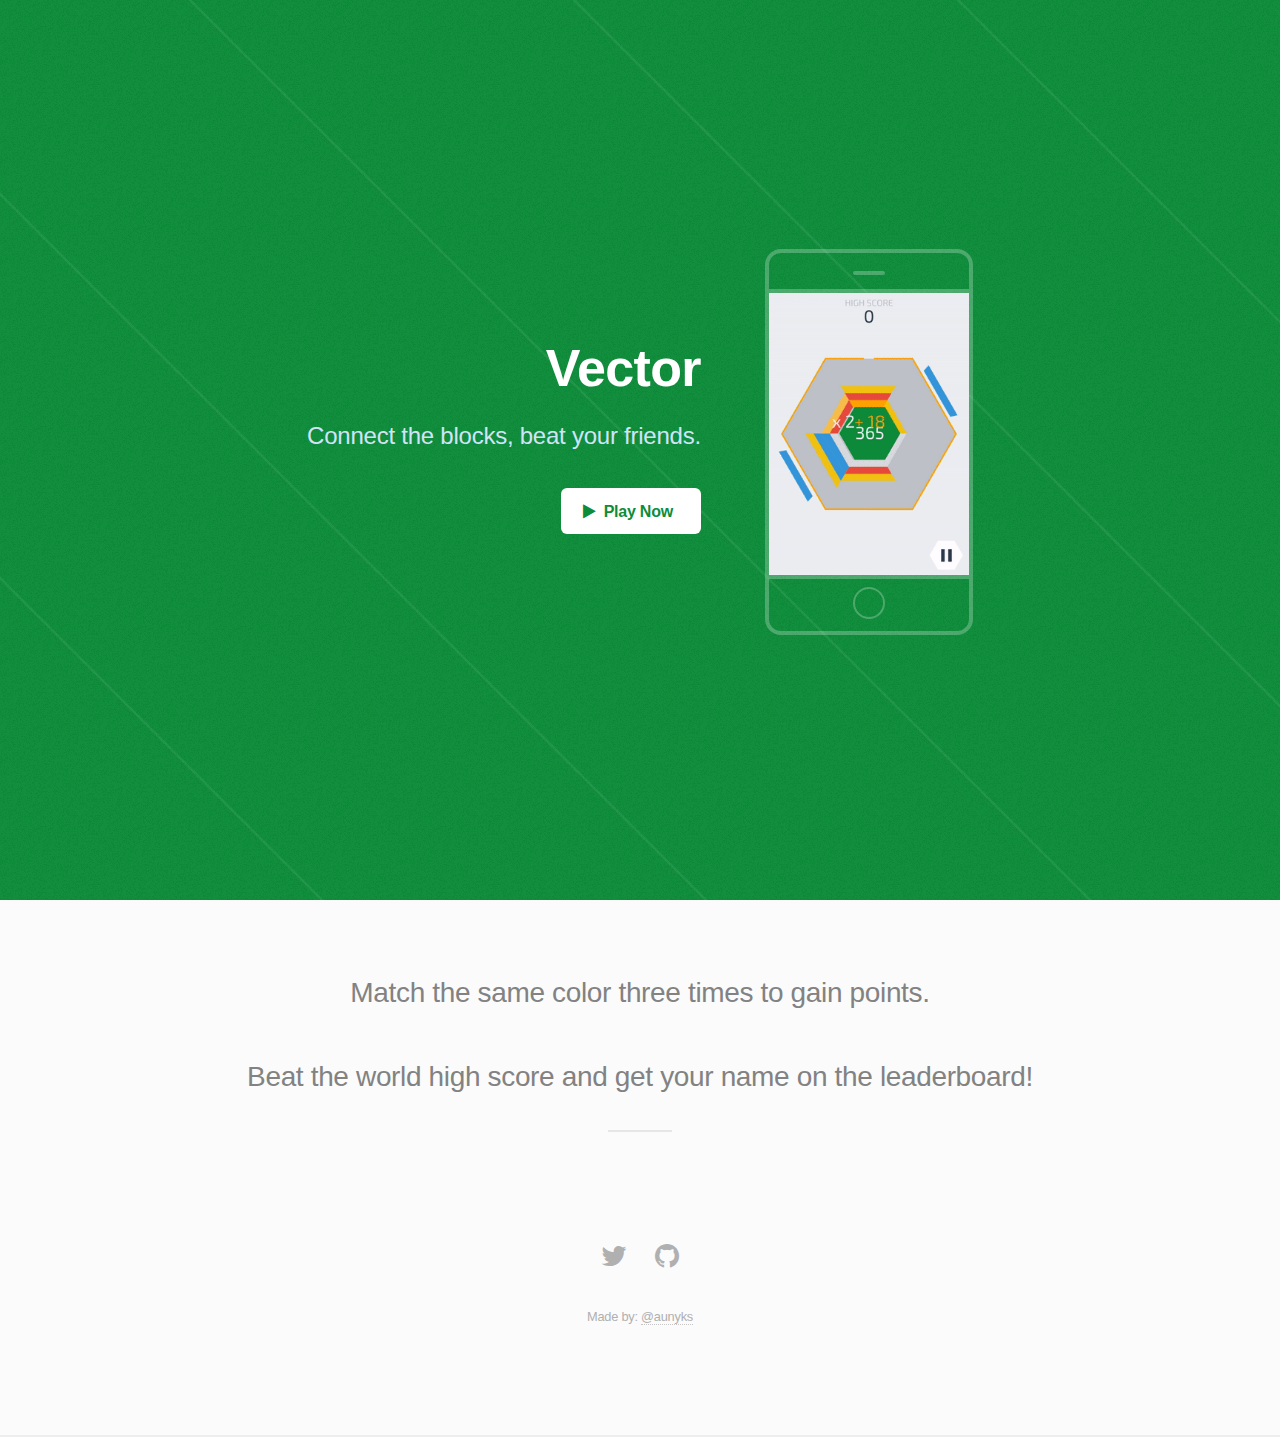
==== about.html @ 076b21f9 "Add about page" ====
<!DOCTYPE HTML>
<html>
	<head>
		<title>Vector Game - About</title>
		<meta charset="utf-8" />
		<meta name="viewport" content="width=device-width, initial-scale=1" />
		<meta name="theme-color" content="#ecf0f1"/>
    <link rel="apple-touch-icon" sizes="114x114" href="favicon.png">
		<link rel="icon" type="image/png" href="favicon.ico">
		<!--[if lte IE 8]><script src="assets/js/ie/html5shiv.js"></script><![endif]-->
		<link rel="stylesheet" href="assets/css/main.css" />
		<!--[if lte IE 8]><link rel="stylesheet" href="assets/css/ie8.css" /><![endif]-->
		<!--[if lte IE 9]><link rel="stylesheet" href="assets/css/ie9.css" /><![endif]-->
	</head>
	<body id="top">

		<!-- Header -->
			<header id="header">
				<div class="content">
					<h1><a href="#">Vector</a></h1>
					<p>Connect the blocks, beat your friends.</p>
					<ul class="actions">
						<li><a href="index.html" class="button special icon fa-play">Play Now</a></li>
					</ul>
				</div>
				<div class="image phone"><div class="inner"><img src="images/vector-cropped.gif" alt="Vector Gameplay" /></div></div>
			</header>

		<!-- One -->
			<section id="one" class="wrapper style2 special">
				<header class="major">
					<h2>Match the same color three times to gain points.<br /><br />
						  Beat the world high score and get your name on the leaderboard!
					</h2>
				</header>
				<footer id="footer">
					<ul class="icons">
						<li><a href="https://twitter.com/playvector" class="icon fa-twitter"><span class="label">Twitter</span></a></li>
						<li><a href="https://github.com/aunyks/vector" class="icon fa-github"><span class="label">Github</span></a></li>
					</ul>
					<p class="copyright">Made by: <a href="http://aunyks.com">@aunyks</a></p>
				</footer>
			</section>

		<!-- Scripts -->
			<script src="assets/js/jquery.min.js"></script>
			<script src="assets/js/jquery.scrolly.min.js"></script>
			<script src="assets/js/skel.min.js"></script>
			<script src="assets/js/util.js"></script>
			<!--[if lte IE 8]><script src="assets/js/ie/respond.min.js"></script><![endif]-->
			<script src="assets/js/main.js"></script>

	</body>
</html>
---- assets/css/main.css ----
@import url(font-awesome.min.css);

/*
	Fractal by HTML5 UP
	html5up.net | @ajlkn
	Free for personal and commercial use under the CCA 3.0 license (html5up.net/license)
*/

/* Reset */

	html, body, div, span, applet, object, iframe, h1, h2, h3, h4, h5, h6, p, blockquote, pre, a, abbr, acronym, address, big, cite, code, del, dfn, em, img, ins, kbd, q, s, samp, small, strike, strong, sub, sup, tt, var, b, u, i, center, dl, dt, dd, ol, ul, li, fieldset, form, label, legend, table, caption, tbody, tfoot, thead, tr, th, td, article, aside, canvas, details, embed, figure, figcaption, footer, header, hgroup, menu, nav, output, ruby, section, summary, time, mark, audio, video {
		margin: 0;
		padding: 0;
		border: 0;
		font-size: 100%;
		font: inherit;
		vertical-align: baseline;
	}

	article, aside, details, figcaption, figure, footer, header, hgroup, menu, nav, section {
		display: block;
	}

	body {
		line-height: 1;
	}

	ol, ul {
		list-style: none;
	}

	blockquote, q {
		quotes: none;
	}

	blockquote:before, blockquote:after, q:before, q:after {
		content: '';
		content: none;
	}

	table {
		border-collapse: collapse;
		border-spacing: 0;
	}

	body {
		-webkit-text-size-adjust: none;
	}

/* Box Model */

	*, *:before, *:after {
		-moz-box-sizing: border-box;
		-webkit-box-sizing: border-box;
		box-sizing: border-box;
	}

/* Grid */

	.row {
		border-bottom: solid 1px transparent;
		-moz-box-sizing: border-box;
		-webkit-box-sizing: border-box;
		box-sizing: border-box;
	}

	.row > * {
		float: left;
		-moz-box-sizing: border-box;
		-webkit-box-sizing: border-box;
		box-sizing: border-box;
	}

	.row:after, .row:before {
		content: '';
		display: block;
		clear: both;
		height: 0;
	}

	.row.uniform > * > :first-child {
		margin-top: 0;
	}

	.row.uniform > * > :last-child {
		margin-bottom: 0;
	}

	.row.\30 \25 > * {
		padding: 0 0 0 0em;
	}

	.row.\30 \25 {
		margin: 0 0 -1px 0em;
	}

	.row.uniform.\30 \25 > * {
		padding: 0em 0 0 0em;
	}

	.row.uniform.\30 \25 {
		margin: 0em 0 -1px 0em;
	}

	.row > * {
		padding: 0 0 0 1.5em;
	}

	.row {
		margin: 0 0 -1px -1.5em;
	}

	.row.uniform > * {
		padding: 1.5em 0 0 1.5em;
	}

	.row.uniform {
		margin: -1.5em 0 -1px -1.5em;
	}

	.row.\32 00\25 > * {
		padding: 0 0 0 3em;
	}

	.row.\32 00\25 {
		margin: 0 0 -1px -3em;
	}

	.row.uniform.\32 00\25 > * {
		padding: 3em 0 0 3em;
	}

	.row.uniform.\32 00\25 {
		margin: -3em 0 -1px -3em;
	}

	.row.\31 50\25 > * {
		padding: 0 0 0 2.25em;
	}

	.row.\31 50\25 {
		margin: 0 0 -1px -2.25em;
	}

	.row.uniform.\31 50\25 > * {
		padding: 2.25em 0 0 2.25em;
	}

	.row.uniform.\31 50\25 {
		margin: -2.25em 0 -1px -2.25em;
	}

	.row.\35 0\25 > * {
		padding: 0 0 0 0.75em;
	}

	.row.\35 0\25 {
		margin: 0 0 -1px -0.75em;
	}

	.row.uniform.\35 0\25 > * {
		padding: 0.75em 0 0 0.75em;
	}

	.row.uniform.\35 0\25 {
		margin: -0.75em 0 -1px -0.75em;
	}

	.row.\32 5\25 > * {
		padding: 0 0 0 0.375em;
	}

	.row.\32 5\25 {
		margin: 0 0 -1px -0.375em;
	}

	.row.uniform.\32 5\25 > * {
		padding: 0.375em 0 0 0.375em;
	}

	.row.uniform.\32 5\25 {
		margin: -0.375em 0 -1px -0.375em;
	}

	.\31 2u, .\31 2u\24 {
		width: 100%;
		clear: none;
		margin-left: 0;
	}

	.\31 1u, .\31 1u\24 {
		width: 91.6666666667%;
		clear: none;
		margin-left: 0;
	}

	.\31 0u, .\31 0u\24 {
		width: 83.3333333333%;
		clear: none;
		margin-left: 0;
	}

	.\39 u, .\39 u\24 {
		width: 75%;
		clear: none;
		margin-left: 0;
	}

	.\38 u, .\38 u\24 {
		width: 66.6666666667%;
		clear: none;
		margin-left: 0;
	}

	.\37 u, .\37 u\24 {
		width: 58.3333333333%;
		clear: none;
		margin-left: 0;
	}

	.\36 u, .\36 u\24 {
		width: 50%;
		clear: none;
		margin-left: 0;
	}

	.\35 u, .\35 u\24 {
		width: 41.6666666667%;
		clear: none;
		margin-left: 0;
	}

	.\34 u, .\34 u\24 {
		width: 33.3333333333%;
		clear: none;
		margin-left: 0;
	}

	.\33 u, .\33 u\24 {
		width: 25%;
		clear: none;
		margin-left: 0;
	}

	.\32 u, .\32 u\24 {
		width: 16.6666666667%;
		clear: none;
		margin-left: 0;
	}

	.\31 u, .\31 u\24 {
		width: 8.3333333333%;
		clear: none;
		margin-left: 0;
	}

	.\31 2u\24 + *,
	.\31 1u\24 + *,
	.\31 0u\24 + *,
	.\39 u\24 + *,
	.\38 u\24 + *,
	.\37 u\24 + *,
	.\36 u\24 + *,
	.\35 u\24 + *,
	.\34 u\24 + *,
	.\33 u\24 + *,
	.\32 u\24 + *,
	.\31 u\24 + * {
		clear: left;
	}

	.\-11u {
		margin-left: 91.66667%;
	}

	.\-10u {
		margin-left: 83.33333%;
	}

	.\-9u {
		margin-left: 75%;
	}

	.\-8u {
		margin-left: 66.66667%;
	}

	.\-7u {
		margin-left: 58.33333%;
	}

	.\-6u {
		margin-left: 50%;
	}

	.\-5u {
		margin-left: 41.66667%;
	}

	.\-4u {
		margin-left: 33.33333%;
	}

	.\-3u {
		margin-left: 25%;
	}

	.\-2u {
		margin-left: 16.66667%;
	}

	.\-1u {
		margin-left: 8.33333%;
	}

	@media screen and (max-width: 1680px) {

		.row > * {
			padding: 0 0 0 1.5em;
		}

		.row {
			margin: 0 0 -1px -1.5em;
		}

		.row.uniform > * {
			padding: 1.5em 0 0 1.5em;
		}

		.row.uniform {
			margin: -1.5em 0 -1px -1.5em;
		}

		.row.\32 00\25 > * {
			padding: 0 0 0 3em;
		}

		.row.\32 00\25 {
			margin: 0 0 -1px -3em;
		}

		.row.uniform.\32 00\25 > * {
			padding: 3em 0 0 3em;
		}

		.row.uniform.\32 00\25 {
			margin: -3em 0 -1px -3em;
		}

		.row.\31 50\25 > * {
			padding: 0 0 0 2.25em;
		}

		.row.\31 50\25 {
			margin: 0 0 -1px -2.25em;
		}

		.row.uniform.\31 50\25 > * {
			padding: 2.25em 0 0 2.25em;
		}

		.row.uniform.\31 50\25 {
			margin: -2.25em 0 -1px -2.25em;
		}

		.row.\35 0\25 > * {
			padding: 0 0 0 0.75em;
		}

		.row.\35 0\25 {
			margin: 0 0 -1px -0.75em;
		}

		.row.uniform.\35 0\25 > * {
			padding: 0.75em 0 0 0.75em;
		}

		.row.uniform.\35 0\25 {
			margin: -0.75em 0 -1px -0.75em;
		}

		.row.\32 5\25 > * {
			padding: 0 0 0 0.375em;
		}

		.row.\32 5\25 {
			margin: 0 0 -1px -0.375em;
		}

		.row.uniform.\32 5\25 > * {
			padding: 0.375em 0 0 0.375em;
		}

		.row.uniform.\32 5\25 {
			margin: -0.375em 0 -1px -0.375em;
		}

		.\31 2u\28xlarge\29, .\31 2u\24\28xlarge\29 {
			width: 100%;
			clear: none;
			margin-left: 0;
		}

		.\31 1u\28xlarge\29, .\31 1u\24\28xlarge\29 {
			width: 91.6666666667%;
			clear: none;
			margin-left: 0;
		}

		.\31 0u\28xlarge\29, .\31 0u\24\28xlarge\29 {
			width: 83.3333333333%;
			clear: none;
			margin-left: 0;
		}

		.\39 u\28xlarge\29, .\39 u\24\28xlarge\29 {
			width: 75%;
			clear: none;
			margin-left: 0;
		}

		.\38 u\28xlarge\29, .\38 u\24\28xlarge\29 {
			width: 66.6666666667%;
			clear: none;
			margin-left: 0;
		}

		.\37 u\28xlarge\29, .\37 u\24\28xlarge\29 {
			width: 58.3333333333%;
			clear: none;
			margin-left: 0;
		}

		.\36 u\28xlarge\29, .\36 u\24\28xlarge\29 {
			width: 50%;
			clear: none;
			margin-left: 0;
		}

		.\35 u\28xlarge\29, .\35 u\24\28xlarge\29 {
			width: 41.6666666667%;
			clear: none;
			margin-left: 0;
		}

		.\34 u\28xlarge\29, .\34 u\24\28xlarge\29 {
			width: 33.3333333333%;
			clear: none;
			margin-left: 0;
		}

		.\33 u\28xlarge\29, .\33 u\24\28xlarge\29 {
			width: 25%;
			clear: none;
			margin-left: 0;
		}

		.\32 u\28xlarge\29, .\32 u\24\28xlarge\29 {
			width: 16.6666666667%;
			clear: none;
			margin-left: 0;
		}

		.\31 u\28xlarge\29, .\31 u\24\28xlarge\29 {
			width: 8.3333333333%;
			clear: none;
			margin-left: 0;
		}

		.\31 2u\24\28xlarge\29 + *,
		.\31 1u\24\28xlarge\29 + *,
		.\31 0u\24\28xlarge\29 + *,
		.\39 u\24\28xlarge\29 + *,
		.\38 u\24\28xlarge\29 + *,
		.\37 u\24\28xlarge\29 + *,
		.\36 u\24\28xlarge\29 + *,
		.\35 u\24\28xlarge\29 + *,
		.\34 u\24\28xlarge\29 + *,
		.\33 u\24\28xlarge\29 + *,
		.\32 u\24\28xlarge\29 + *,
		.\31 u\24\28xlarge\29 + * {
			clear: left;
		}

		.\-11u\28xlarge\29 {
			margin-left: 91.66667%;
		}

		.\-10u\28xlarge\29 {
			margin-left: 83.33333%;
		}

		.\-9u\28xlarge\29 {
			margin-left: 75%;
		}

		.\-8u\28xlarge\29 {
			margin-left: 66.66667%;
		}

		.\-7u\28xlarge\29 {
			margin-left: 58.33333%;
		}

		.\-6u\28xlarge\29 {
			margin-left: 50%;
		}

		.\-5u\28xlarge\29 {
			margin-left: 41.66667%;
		}

		.\-4u\28xlarge\29 {
			margin-left: 33.33333%;
		}

		.\-3u\28xlarge\29 {
			margin-left: 25%;
		}

		.\-2u\28xlarge\29 {
			margin-left: 16.66667%;
		}

		.\-1u\28xlarge\29 {
			margin-left: 8.33333%;
		}

	}

	@media screen and (max-width: 1280px) {

		.row > * {
			padding: 0 0 0 1.5em;
		}

		.row {
			margin: 0 0 -1px -1.5em;
		}

		.row.uniform > * {
			padding: 1.5em 0 0 1.5em;
		}

		.row.uniform {
			margin: -1.5em 0 -1px -1.5em;
		}

		.row.\32 00\25 > * {
			padding: 0 0 0 3em;
		}

		.row.\32 00\25 {
			margin: 0 0 -1px -3em;
		}

		.row.uniform.\32 00\25 > * {
			padding: 3em 0 0 3em;
		}

		.row.uniform.\32 00\25 {
			margin: -3em 0 -1px -3em;
		}

		.row.\31 50\25 > * {
			padding: 0 0 0 2.25em;
		}

		.row.\31 50\25 {
			margin: 0 0 -1px -2.25em;
		}

		.row.uniform.\31 50\25 > * {
			padding: 2.25em 0 0 2.25em;
		}

		.row.uniform.\31 50\25 {
			margin: -2.25em 0 -1px -2.25em;
		}

		.row.\35 0\25 > * {
			padding: 0 0 0 0.75em;
		}

		.row.\35 0\25 {
			margin: 0 0 -1px -0.75em;
		}

		.row.uniform.\35 0\25 > * {
			padding: 0.75em 0 0 0.75em;
		}

		.row.uniform.\35 0\25 {
			margin: -0.75em 0 -1px -0.75em;
		}

		.row.\32 5\25 > * {
			padding: 0 0 0 0.375em;
		}

		.row.\32 5\25 {
			margin: 0 0 -1px -0.375em;
		}

		.row.uniform.\32 5\25 > * {
			padding: 0.375em 0 0 0.375em;
		}

		.row.uniform.\32 5\25 {
			margin: -0.375em 0 -1px -0.375em;
		}

		.\31 2u\28large\29, .\31 2u\24\28large\29 {
			width: 100%;
			clear: none;
			margin-left: 0;
		}

		.\31 1u\28large\29, .\31 1u\24\28large\29 {
			width: 91.6666666667%;
			clear: none;
			margin-left: 0;
		}

		.\31 0u\28large\29, .\31 0u\24\28large\29 {
			width: 83.3333333333%;
			clear: none;
			margin-left: 0;
		}

		.\39 u\28large\29, .\39 u\24\28large\29 {
			width: 75%;
			clear: none;
			margin-left: 0;
		}

		.\38 u\28large\29, .\38 u\24\28large\29 {
			width: 66.6666666667%;
			clear: none;
			margin-left: 0;
		}

		.\37 u\28large\29, .\37 u\24\28large\29 {
			width: 58.3333333333%;
			clear: none;
			margin-left: 0;
		}

		.\36 u\28large\29, .\36 u\24\28large\29 {
			width: 50%;
			clear: none;
			margin-left: 0;
		}

		.\35 u\28large\29, .\35 u\24\28large\29 {
			width: 41.6666666667%;
			clear: none;
			margin-left: 0;
		}

		.\34 u\28large\29, .\34 u\24\28large\29 {
			width: 33.3333333333%;
			clear: none;
			margin-left: 0;
		}

		.\33 u\28large\29, .\33 u\24\28large\29 {
			width: 25%;
			clear: none;
			margin-left: 0;
		}

		.\32 u\28large\29, .\32 u\24\28large\29 {
			width: 16.6666666667%;
			clear: none;
			margin-left: 0;
		}

		.\31 u\28large\29, .\31 u\24\28large\29 {
			width: 8.3333333333%;
			clear: none;
			margin-left: 0;
		}

		.\31 2u\24\28large\29 + *,
		.\31 1u\24\28large\29 + *,
		.\31 0u\24\28large\29 + *,
		.\39 u\24\28large\29 + *,
		.\38 u\24\28large\29 + *,
		.\37 u\24\28large\29 + *,
		.\36 u\24\28large\29 + *,
		.\35 u\24\28large\29 + *,
		.\34 u\24\28large\29 + *,
		.\33 u\24\28large\29 + *,
		.\32 u\24\28large\29 + *,
		.\31 u\24\28large\29 + * {
			clear: left;
		}

		.\-11u\28large\29 {
			margin-left: 91.66667%;
		}

		.\-10u\28large\29 {
			margin-left: 83.33333%;
		}

		.\-9u\28large\29 {
			margin-left: 75%;
		}

		.\-8u\28large\29 {
			margin-left: 66.66667%;
		}

		.\-7u\28large\29 {
			margin-left: 58.33333%;
		}

		.\-6u\28large\29 {
			margin-left: 50%;
		}

		.\-5u\28large\29 {
			margin-left: 41.66667%;
		}

		.\-4u\28large\29 {
			margin-left: 33.33333%;
		}

		.\-3u\28large\29 {
			margin-left: 25%;
		}

		.\-2u\28large\29 {
			margin-left: 16.66667%;
		}

		.\-1u\28large\29 {
			margin-left: 8.33333%;
		}

	}

	@media screen and (max-width: 980px) {

		.row > * {
			padding: 0 0 0 1.5em;
		}

		.row {
			margin: 0 0 -1px -1.5em;
		}

		.row.uniform > * {
			padding: 1.5em 0 0 1.5em;
		}

		.row.uniform {
			margin: -1.5em 0 -1px -1.5em;
		}

		.row.\32 00\25 > * {
			padding: 0 0 0 3em;
		}

		.row.\32 00\25 {
			margin: 0 0 -1px -3em;
		}

		.row.uniform.\32 00\25 > * {
			padding: 3em 0 0 3em;
		}

		.row.uniform.\32 00\25 {
			margin: -3em 0 -1px -3em;
		}

		.row.\31 50\25 > * {
			padding: 0 0 0 2.25em;
		}

		.row.\31 50\25 {
			margin: 0 0 -1px -2.25em;
		}

		.row.uniform.\31 50\25 > * {
			padding: 2.25em 0 0 2.25em;
		}

		.row.uniform.\31 50\25 {
			margin: -2.25em 0 -1px -2.25em;
		}

		.row.\35 0\25 > * {
			padding: 0 0 0 0.75em;
		}

		.row.\35 0\25 {
			margin: 0 0 -1px -0.75em;
		}

		.row.uniform.\35 0\25 > * {
			padding: 0.75em 0 0 0.75em;
		}

		.row.uniform.\35 0\25 {
			margin: -0.75em 0 -1px -0.75em;
		}

		.row.\32 5\25 > * {
			padding: 0 0 0 0.375em;
		}

		.row.\32 5\25 {
			margin: 0 0 -1px -0.375em;
		}

		.row.uniform.\32 5\25 > * {
			padding: 0.375em 0 0 0.375em;
		}

		.row.uniform.\32 5\25 {
			margin: -0.375em 0 -1px -0.375em;
		}

		.\31 2u\28medium\29, .\31 2u\24\28medium\29 {
			width: 100%;
			clear: none;
			margin-left: 0;
		}

		.\31 1u\28medium\29, .\31 1u\24\28medium\29 {
			width: 91.6666666667%;
			clear: none;
			margin-left: 0;
		}

		.\31 0u\28medium\29, .\31 0u\24\28medium\29 {
			width: 83.3333333333%;
			clear: none;
			margin-left: 0;
		}

		.\39 u\28medium\29, .\39 u\24\28medium\29 {
			width: 75%;
			clear: none;
			margin-left: 0;
		}

		.\38 u\28medium\29, .\38 u\24\28medium\29 {
			width: 66.6666666667%;
			clear: none;
			margin-left: 0;
		}

		.\37 u\28medium\29, .\37 u\24\28medium\29 {
			width: 58.3333333333%;
			clear: none;
			margin-left: 0;
		}

		.\36 u\28medium\29, .\36 u\24\28medium\29 {
			width: 50%;
			clear: none;
			margin-left: 0;
		}

		.\35 u\28medium\29, .\35 u\24\28medium\29 {
			width: 41.6666666667%;
			clear: none;
			margin-left: 0;
		}

		.\34 u\28medium\29, .\34 u\24\28medium\29 {
			width: 33.3333333333%;
			clear: none;
			margin-left: 0;
		}

		.\33 u\28medium\29, .\33 u\24\28medium\29 {
			width: 25%;
			clear: none;
			margin-left: 0;
		}

		.\32 u\28medium\29, .\32 u\24\28medium\29 {
			width: 16.6666666667%;
			clear: none;
			margin-left: 0;
		}

		.\31 u\28medium\29, .\31 u\24\28medium\29 {
			width: 8.3333333333%;
			clear: none;
			margin-left: 0;
		}

		.\31 2u\24\28medium\29 + *,
		.\31 1u\24\28medium\29 + *,
		.\31 0u\24\28medium\29 + *,
		.\39 u\24\28medium\29 + *,
		.\38 u\24\28medium\29 + *,
		.\37 u\24\28medium\29 + *,
		.\36 u\24\28medium\29 + *,
		.\35 u\24\28medium\29 + *,
		.\34 u\24\28medium\29 + *,
		.\33 u\24\28medium\29 + *,
		.\32 u\24\28medium\29 + *,
		.\31 u\24\28medium\29 + * {
			clear: left;
		}

		.\-11u\28medium\29 {
			margin-left: 91.66667%;
		}

		.\-10u\28medium\29 {
			margin-left: 83.33333%;
		}

		.\-9u\28medium\29 {
			margin-left: 75%;
		}

		.\-8u\28medium\29 {
			margin-left: 66.66667%;
		}

		.\-7u\28medium\29 {
			margin-left: 58.33333%;
		}

		.\-6u\28medium\29 {
			margin-left: 50%;
		}

		.\-5u\28medium\29 {
			margin-left: 41.66667%;
		}

		.\-4u\28medium\29 {
			margin-left: 33.33333%;
		}

		.\-3u\28medium\29 {
			margin-left: 25%;
		}

		.\-2u\28medium\29 {
			margin-left: 16.66667%;
		}

		.\-1u\28medium\29 {
			margin-left: 8.33333%;
		}

	}

	@media screen and (max-width: 736px) {

		.row > * {
			padding: 0 0 0 1.5em;
		}

		.row {
			margin: 0 0 -1px -1.5em;
		}

		.row.uniform > * {
			padding: 1.5em 0 0 1.5em;
		}

		.row.uniform {
			margin: -1.5em 0 -1px -1.5em;
		}

		.row.\32 00\25 > * {
			padding: 0 0 0 3em;
		}

		.row.\32 00\25 {
			margin: 0 0 -1px -3em;
		}

		.row.uniform.\32 00\25 > * {
			padding: 3em 0 0 3em;
		}

		.row.uniform.\32 00\25 {
			margin: -3em 0 -1px -3em;
		}

		.row.\31 50\25 > * {
			padding: 0 0 0 2.25em;
		}

		.row.\31 50\25 {
			margin: 0 0 -1px -2.25em;
		}

		.row.uniform.\31 50\25 > * {
			padding: 2.25em 0 0 2.25em;
		}

		.row.uniform.\31 50\25 {
			margin: -2.25em 0 -1px -2.25em;
		}

		.row.\35 0\25 > * {
			padding: 0 0 0 0.75em;
		}

		.row.\35 0\25 {
			margin: 0 0 -1px -0.75em;
		}

		.row.uniform.\35 0\25 > * {
			padding: 0.75em 0 0 0.75em;
		}

		.row.uniform.\35 0\25 {
			margin: -0.75em 0 -1px -0.75em;
		}

		.row.\32 5\25 > * {
			padding: 0 0 0 0.375em;
		}

		.row.\32 5\25 {
			margin: 0 0 -1px -0.375em;
		}

		.row.uniform.\32 5\25 > * {
			padding: 0.375em 0 0 0.375em;
		}

		.row.uniform.\32 5\25 {
			margin: -0.375em 0 -1px -0.375em;
		}

		.\31 2u\28small\29, .\31 2u\24\28small\29 {
			width: 100%;
			clear: none;
			margin-left: 0;
		}

		.\31 1u\28small\29, .\31 1u\24\28small\29 {
			width: 91.6666666667%;
			clear: none;
			margin-left: 0;
		}

		.\31 0u\28small\29, .\31 0u\24\28small\29 {
			width: 83.3333333333%;
			clear: none;
			margin-left: 0;
		}

		.\39 u\28small\29, .\39 u\24\28small\29 {
			width: 75%;
			clear: none;
			margin-left: 0;
		}

		.\38 u\28small\29, .\38 u\24\28small\29 {
			width: 66.6666666667%;
			clear: none;
			margin-left: 0;
		}

		.\37 u\28small\29, .\37 u\24\28small\29 {
			width: 58.3333333333%;
			clear: none;
			margin-left: 0;
		}

		.\36 u\28small\29, .\36 u\24\28small\29 {
			width: 50%;
			clear: none;
			margin-left: 0;
		}

		.\35 u\28small\29, .\35 u\24\28small\29 {
			width: 41.6666666667%;
			clear: none;
			margin-left: 0;
		}

		.\34 u\28small\29, .\34 u\24\28small\29 {
			width: 33.3333333333%;
			clear: none;
			margin-left: 0;
		}

		.\33 u\28small\29, .\33 u\24\28small\29 {
			width: 25%;
			clear: none;
			margin-left: 0;
		}

		.\32 u\28small\29, .\32 u\24\28small\29 {
			width: 16.6666666667%;
			clear: none;
			margin-left: 0;
		}

		.\31 u\28small\29, .\31 u\24\28small\29 {
			width: 8.3333333333%;
			clear: none;
			margin-left: 0;
		}

		.\31 2u\24\28small\29 + *,
		.\31 1u\24\28small\29 + *,
		.\31 0u\24\28small\29 + *,
		.\39 u\24\28small\29 + *,
		.\38 u\24\28small\29 + *,
		.\37 u\24\28small\29 + *,
		.\36 u\24\28small\29 + *,
		.\35 u\24\28small\29 + *,
		.\34 u\24\28small\29 + *,
		.\33 u\24\28small\29 + *,
		.\32 u\24\28small\29 + *,
		.\31 u\24\28small\29 + * {
			clear: left;
		}

		.\-11u\28small\29 {
			margin-left: 91.66667%;
		}

		.\-10u\28small\29 {
			margin-left: 83.33333%;
		}

		.\-9u\28small\29 {
			margin-left: 75%;
		}

		.\-8u\28small\29 {
			margin-left: 66.66667%;
		}

		.\-7u\28small\29 {
			margin-left: 58.33333%;
		}

		.\-6u\28small\29 {
			margin-left: 50%;
		}

		.\-5u\28small\29 {
			margin-left: 41.66667%;
		}

		.\-4u\28small\29 {
			margin-left: 33.33333%;
		}

		.\-3u\28small\29 {
			margin-left: 25%;
		}

		.\-2u\28small\29 {
			margin-left: 16.66667%;
		}

		.\-1u\28small\29 {
			margin-left: 8.33333%;
		}

	}

	@media screen and (max-width: 480px) {

		.row > * {
			padding: 0 0 0 1.5em;
		}

		.row {
			margin: 0 0 -1px -1.5em;
		}

		.row.uniform > * {
			padding: 1.5em 0 0 1.5em;
		}

		.row.uniform {
			margin: -1.5em 0 -1px -1.5em;
		}

		.row.\32 00\25 > * {
			padding: 0 0 0 3em;
		}

		.row.\32 00\25 {
			margin: 0 0 -1px -3em;
		}

		.row.uniform.\32 00\25 > * {
			padding: 3em 0 0 3em;
		}

		.row.uniform.\32 00\25 {
			margin: -3em 0 -1px -3em;
		}

		.row.\31 50\25 > * {
			padding: 0 0 0 2.25em;
		}

		.row.\31 50\25 {
			margin: 0 0 -1px -2.25em;
		}

		.row.uniform.\31 50\25 > * {
			padding: 2.25em 0 0 2.25em;
		}

		.row.uniform.\31 50\25 {
			margin: -2.25em 0 -1px -2.25em;
		}

		.row.\35 0\25 > * {
			padding: 0 0 0 0.75em;
		}

		.row.\35 0\25 {
			margin: 0 0 -1px -0.75em;
		}

		.row.uniform.\35 0\25 > * {
			padding: 0.75em 0 0 0.75em;
		}

		.row.uniform.\35 0\25 {
			margin: -0.75em 0 -1px -0.75em;
		}

		.row.\32 5\25 > * {
			padding: 0 0 0 0.375em;
		}

		.row.\32 5\25 {
			margin: 0 0 -1px -0.375em;
		}

		.row.uniform.\32 5\25 > * {
			padding: 0.375em 0 0 0.375em;
		}

		.row.uniform.\32 5\25 {
			margin: -0.375em 0 -1px -0.375em;
		}

		.\31 2u\28xsmall\29, .\31 2u\24\28xsmall\29 {
			width: 100%;
			clear: none;
			margin-left: 0;
		}

		.\31 1u\28xsmall\29, .\31 1u\24\28xsmall\29 {
			width: 91.6666666667%;
			clear: none;
			margin-left: 0;
		}

		.\31 0u\28xsmall\29, .\31 0u\24\28xsmall\29 {
			width: 83.3333333333%;
			clear: none;
			margin-left: 0;
		}

		.\39 u\28xsmall\29, .\39 u\24\28xsmall\29 {
			width: 75%;
			clear: none;
			margin-left: 0;
		}

		.\38 u\28xsmall\29, .\38 u\24\28xsmall\29 {
			width: 66.6666666667%;
			clear: none;
			margin-left: 0;
		}

		.\37 u\28xsmall\29, .\37 u\24\28xsmall\29 {
			width: 58.3333333333%;
			clear: none;
			margin-left: 0;
		}

		.\36 u\28xsmall\29, .\36 u\24\28xsmall\29 {
			width: 50%;
			clear: none;
			margin-left: 0;
		}

		.\35 u\28xsmall\29, .\35 u\24\28xsmall\29 {
			width: 41.6666666667%;
			clear: none;
			margin-left: 0;
		}

		.\34 u\28xsmall\29, .\34 u\24\28xsmall\29 {
			width: 33.3333333333%;
			clear: none;
			margin-left: 0;
		}

		.\33 u\28xsmall\29, .\33 u\24\28xsmall\29 {
			width: 25%;
			clear: none;
			margin-left: 0;
		}

		.\32 u\28xsmall\29, .\32 u\24\28xsmall\29 {
			width: 16.6666666667%;
			clear: none;
			margin-left: 0;
		}

		.\31 u\28xsmall\29, .\31 u\24\28xsmall\29 {
			width: 8.3333333333%;
			clear: none;
			margin-left: 0;
		}

		.\31 2u\24\28xsmall\29 + *,
		.\31 1u\24\28xsmall\29 + *,
		.\31 0u\24\28xsmall\29 + *,
		.\39 u\24\28xsmall\29 + *,
		.\38 u\24\28xsmall\29 + *,
		.\37 u\24\28xsmall\29 + *,
		.\36 u\24\28xsmall\29 + *,
		.\35 u\24\28xsmall\29 + *,
		.\34 u\24\28xsmall\29 + *,
		.\33 u\24\28xsmall\29 + *,
		.\32 u\24\28xsmall\29 + *,
		.\31 u\24\28xsmall\29 + * {
			clear: left;
		}

		.\-11u\28xsmall\29 {
			margin-left: 91.66667%;
		}

		.\-10u\28xsmall\29 {
			margin-left: 83.33333%;
		}

		.\-9u\28xsmall\29 {
			margin-left: 75%;
		}

		.\-8u\28xsmall\29 {
			margin-left: 66.66667%;
		}

		.\-7u\28xsmall\29 {
			margin-left: 58.33333%;
		}

		.\-6u\28xsmall\29 {
			margin-left: 50%;
		}

		.\-5u\28xsmall\29 {
			margin-left: 41.66667%;
		}

		.\-4u\28xsmall\29 {
			margin-left: 33.33333%;
		}

		.\-3u\28xsmall\29 {
			margin-left: 25%;
		}

		.\-2u\28xsmall\29 {
			margin-left: 16.66667%;
		}

		.\-1u\28xsmall\29 {
			margin-left: 8.33333%;
		}

	}

	@media screen and (max-width: 360px) {

		.row > * {
			padding: 0 0 0 1.5em;
		}

		.row {
			margin: 0 0 -1px -1.5em;
		}

		.row.uniform > * {
			padding: 1.5em 0 0 1.5em;
		}

		.row.uniform {
			margin: -1.5em 0 -1px -1.5em;
		}

		.row.\32 00\25 > * {
			padding: 0 0 0 3em;
		}

		.row.\32 00\25 {
			margin: 0 0 -1px -3em;
		}

		.row.uniform.\32 00\25 > * {
			padding: 3em 0 0 3em;
		}

		.row.uniform.\32 00\25 {
			margin: -3em 0 -1px -3em;
		}

		.row.\31 50\25 > * {
			padding: 0 0 0 2.25em;
		}

		.row.\31 50\25 {
			margin: 0 0 -1px -2.25em;
		}

		.row.uniform.\31 50\25 > * {
			padding: 2.25em 0 0 2.25em;
		}

		.row.uniform.\31 50\25 {
			margin: -2.25em 0 -1px -2.25em;
		}

		.row.\35 0\25 > * {
			padding: 0 0 0 0.75em;
		}

		.row.\35 0\25 {
			margin: 0 0 -1px -0.75em;
		}

		.row.uniform.\35 0\25 > * {
			padding: 0.75em 0 0 0.75em;
		}

		.row.uniform.\35 0\25 {
			margin: -0.75em 0 -1px -0.75em;
		}

		.row.\32 5\25 > * {
			padding: 0 0 0 0.375em;
		}

		.row.\32 5\25 {
			margin: 0 0 -1px -0.375em;
		}

		.row.uniform.\32 5\25 > * {
			padding: 0.375em 0 0 0.375em;
		}

		.row.uniform.\32 5\25 {
			margin: -0.375em 0 -1px -0.375em;
		}

		.\31 2u\28xxsmall\29, .\31 2u\24\28xxsmall\29 {
			width: 100%;
			clear: none;
			margin-left: 0;
		}

		.\31 1u\28xxsmall\29, .\31 1u\24\28xxsmall\29 {
			width: 91.6666666667%;
			clear: none;
			margin-left: 0;
		}

		.\31 0u\28xxsmall\29, .\31 0u\24\28xxsmall\29 {
			width: 83.3333333333%;
			clear: none;
			margin-left: 0;
		}

		.\39 u\28xxsmall\29, .\39 u\24\28xxsmall\29 {
			width: 75%;
			clear: none;
			margin-left: 0;
		}

		.\38 u\28xxsmall\29, .\38 u\24\28xxsmall\29 {
			width: 66.6666666667%;
			clear: none;
			margin-left: 0;
		}

		.\37 u\28xxsmall\29, .\37 u\24\28xxsmall\29 {
			width: 58.3333333333%;
			clear: none;
			margin-left: 0;
		}

		.\36 u\28xxsmall\29, .\36 u\24\28xxsmall\29 {
			width: 50%;
			clear: none;
			margin-left: 0;
		}

		.\35 u\28xxsmall\29, .\35 u\24\28xxsmall\29 {
			width: 41.6666666667%;
			clear: none;
			margin-left: 0;
		}

		.\34 u\28xxsmall\29, .\34 u\24\28xxsmall\29 {
			width: 33.3333333333%;
			clear: none;
			margin-left: 0;
		}

		.\33 u\28xxsmall\29, .\33 u\24\28xxsmall\29 {
			width: 25%;
			clear: none;
			margin-left: 0;
		}

		.\32 u\28xxsmall\29, .\32 u\24\28xxsmall\29 {
			width: 16.6666666667%;
			clear: none;
			margin-left: 0;
		}

		.\31 u\28xxsmall\29, .\31 u\24\28xxsmall\29 {
			width: 8.3333333333%;
			clear: none;
			margin-left: 0;
		}

		.\31 2u\24\28xxsmall\29 + *,
		.\31 1u\24\28xxsmall\29 + *,
		.\31 0u\24\28xxsmall\29 + *,
		.\39 u\24\28xxsmall\29 + *,
		.\38 u\24\28xxsmall\29 + *,
		.\37 u\24\28xxsmall\29 + *,
		.\36 u\24\28xxsmall\29 + *,
		.\35 u\24\28xxsmall\29 + *,
		.\34 u\24\28xxsmall\29 + *,
		.\33 u\24\28xxsmall\29 + *,
		.\32 u\24\28xxsmall\29 + *,
		.\31 u\24\28xxsmall\29 + * {
			clear: left;
		}

		.\-11u\28xxsmall\29 {
			margin-left: 91.66667%;
		}

		.\-10u\28xxsmall\29 {
			margin-left: 83.33333%;
		}

		.\-9u\28xxsmall\29 {
			margin-left: 75%;
		}

		.\-8u\28xxsmall\29 {
			margin-left: 66.66667%;
		}

		.\-7u\28xxsmall\29 {
			margin-left: 58.33333%;
		}

		.\-6u\28xxsmall\29 {
			margin-left: 50%;
		}

		.\-5u\28xxsmall\29 {
			margin-left: 41.66667%;
		}

		.\-4u\28xxsmall\29 {
			margin-left: 33.33333%;
		}

		.\-3u\28xxsmall\29 {
			margin-left: 25%;
		}

		.\-2u\28xxsmall\29 {
			margin-left: 16.66667%;
		}

		.\-1u\28xxsmall\29 {
			margin-left: 8.33333%;
		}

	}

/* Basic */

	@-ms-viewport {
		width: device-width;
	}

	body {
		-ms-overflow-style: scrollbar;
	}

	@media screen and (max-width: 360px) {

		html, body {
			min-width: 320px;
		}

	}

	body {
		background: #ffffff;
	}

		body.is-loading *, body.is-loading *:before, body.is-loading *:after {
			-moz-animation: none !important;
			-webkit-animation: none !important;
			-ms-animation: none !important;
			animation: none !important;
			-moz-transition: none !important;
			-webkit-transition: none !important;
			-ms-transition: none !important;
			transition: none !important;
		}

/* Type */

	body {
		color: #999999;
	}

	html, input, select, textarea {
		font-size: 16pt;
	}

		@media screen and (max-width: 1680px) {

			html, input, select, textarea {
				font-size: 13pt;
			}

		}

		@media screen and (max-width: 1280px) {

			html, input, select, textarea {
				font-size: 12pt;
			}

		}

		@media screen and (max-width: 360px) {

			html, input, select, textarea {
				font-size: 11pt;
			}

		}

	body, input, select, textarea {
		font-family: Arial, Helvetica, sans-serif;
		font-weight: normal;
		line-height: 1.5em;
		letter-spacing: -0.015em;
	}

	a {
		-moz-transition: color 0.2s ease-in-out, border-bottom-color 0.2s ease-in-out;
		-webkit-transition: color 0.2s ease-in-out, border-bottom-color 0.2s ease-in-out;
		-ms-transition: color 0.2s ease-in-out, border-bottom-color 0.2s ease-in-out;
		transition: color 0.2s ease-in-out, border-bottom-color 0.2s ease-in-out;
		text-decoration: none;
		border-bottom: dotted 1px;
	}

		a:hover {
			border-bottom-color: transparent !important;
		}

	strong, b {
		font-weight: bold;
	}

	em, i {
		font-style: italic;
	}

	p {
		margin: 0 0 2em 0;
	}

	h1, h2, h3, h4, h5, h6 {
		font-weight: normal;
		line-height: 1em;
		margin: 0 0 1em 0;
		letter-spacing: -0.0125em;
	}

		h1 a, h2 a, h3 a, h4 a, h5 a, h6 a {
			color: inherit;
			text-decoration: none;
			border-bottom: none;
		}

		@media screen and (max-width: 980px) {

			h1 br, h2 br, h3 br, h4 br, h5 br, h6 br {
				display: none;
			}

		}

	h2 {
		font-size: 1.75em;
		line-height: 1.5em;
	}

	h3 {
		font-size: 1.5em;
		line-height: 1.5em;
	}

	h4 {
		font-size: 1.1em;
		line-height: 1.5em;
	}

	h5 {
		font-size: 0.9em;
		line-height: 1.5em;
	}

	h6 {
		font-size: 0.7em;
		line-height: 1.5em;
	}

	@media screen and (max-width: 736px) {

		h2 {
			font-size: 1.25em;
		}

		h3 {
			font-size: 1.2em;
		}

		h4 {
			font-size: 1em;
		}

	}

	sub {
		font-size: 0.8em;
		position: relative;
		top: 0.5em;
	}

	sup {
		font-size: 0.8em;
		position: relative;
		top: -0.5em;
	}

	blockquote {
		border-left-style: solid;
		border-left-width: 4px;
		font-style: italic;
		margin: 0 0 2em 0;
		padding: 0.5em 0 0.5em 2em;
	}

	code {
		border-radius: 6px;
		border-style: solid;
		border-width: 1px;
		font-family: "Courier New", monospace;
		font-size: 0.9em;
		margin: 0 0.25em;
		padding: 0.25em 0.65em;
	}

	pre {
		-webkit-overflow-scrolling: touch;
		font-family: "Courier New", monospace;
		font-size: 0.9em;
		margin: 0 0 2em 0;
	}

		pre code {
			display: block;
			line-height: 1.75em;
			padding: 1em 1.5em;
			overflow-x: auto;
		}

	hr {
		border: 0;
		border-bottom-style: solid;
		border-bottom-width: 1px;
		margin: 2em 0;
	}

		hr.major {
			margin: 3em 0;
		}

	.align-left {
		text-align: left;
	}

	.align-center {
		text-align: center;
	}

	.align-right {
		text-align: right;
	}

	input, select, textarea {
		color: #999999;
	}

	a {
		color: inherit;
		border-bottom-color: #d6d6d6;
	}

		a:hover {
			color: #0E8C3A;
		}

	strong, b {
		color: #828282;
	}

	h1, h2, h3, h4, h5, h6 {
		color: #828282;
	}

	blockquote {
		border-left-color: #e6e6e6;
	}

	code {
		background: rgba(144, 144, 144, 0.075);
		border-color: #e6e6e6;
	}

	hr {
		border-bottom-color: #e6e6e6;
	}

/* Box */

	.box {
		border-radius: 6px;
		border: solid 1px #e6e6e6;
		margin-bottom: 2em;
		padding: 1.5em;
	}

		.box > :last-child,
		.box > :last-child > :last-child,
		.box > :last-child > :last-child > :last-child {
			margin-bottom: 0;
		}

		.box.alt {
			border: 0;
			border-radius: 0;
			padding: 0;
		}

/* Button */

	input[type="submit"],
	input[type="reset"],
	input[type="button"],
	button,
	.button {
		-moz-appearance: none;
		-webkit-appearance: none;
		-ms-appearance: none;
		appearance: none;
		-moz-transition: background-color 0.2s ease-in-out, color 0.2s ease-in-out;
		-webkit-transition: background-color 0.2s ease-in-out, color 0.2s ease-in-out;
		-ms-transition: background-color 0.2s ease-in-out, color 0.2s ease-in-out;
		transition: background-color 0.2s ease-in-out, color 0.2s ease-in-out;
		border-radius: 6px;
		border: 0;
		cursor: pointer;
		display: inline-block;
		font-weight: bold;
		height: 2.85em;
		line-height: 2.95em;
		padding: 0 1.75em;
		text-align: center;
		text-decoration: none;
		white-space: nowrap;
	}

		input[type="submit"].icon,
		input[type="reset"].icon,
		input[type="button"].icon,
		button.icon,
		.button.icon {
			padding-left: 1.35em;
		}

			input[type="submit"].icon:before,
			input[type="reset"].icon:before,
			input[type="button"].icon:before,
			button.icon:before,
			.button.icon:before {
				margin-right: 0.5em;
			}

		input[type="submit"].fit,
		input[type="reset"].fit,
		input[type="button"].fit,
		button.fit,
		.button.fit {
			display: block;
			margin: 0 0 1em 0;
			width: 100%;
		}

		input[type="submit"].small,
		input[type="reset"].small,
		input[type="button"].small,
		button.small,
		.button.small {
			font-size: 0.8em;
		}

		input[type="submit"].big,
		input[type="reset"].big,
		input[type="button"].big,
		button.big,
		.button.big {
			font-size: 1.35em;
		}

		input[type="submit"].disabled, input[type="submit"]:disabled,
		input[type="reset"].disabled,
		input[type="reset"]:disabled,
		input[type="button"].disabled,
		input[type="button"]:disabled,
		button.disabled,
		button:disabled,
		.button.disabled,
		.button:disabled {
			-moz-pointer-events: none;
			-webkit-pointer-events: none;
			-ms-pointer-events: none;
			pointer-events: none;
			cursor: default;
			opacity: 0.25;
		}

	@media screen and (max-width: 480px) and (orientation: portrait) {

		input[type="submit"],
		input[type="reset"],
		input[type="button"],
		button,
		.button {
			padding: 0;
		}

	}

	input[type="submit"],
	input[type="reset"],
	input[type="button"],
	button,
	.button {
		background-color: transparent;
		color: #828282 !important;
		box-shadow: inset 0 0 0 2px #e6e6e6;
	}

		input[type="submit"]:hover,
		input[type="reset"]:hover,
		input[type="button"]:hover,
		button:hover,
		.button:hover {
			background-color: rgba(144, 144, 144, 0.075);
		}

		input[type="submit"]:active,
		input[type="reset"]:active,
		input[type="button"]:active,
		button:active,
		.button:active {
			background-color: rgba(144, 144, 144, 0.15);
		}

		input[type="submit"].special,
		input[type="reset"].special,
		input[type="button"].special,
		button.special,
		.button.special {
			box-shadow: none;
			background-color: #0E8C3A;
			color: #ffffff !important;
		}

			input[type="submit"].special:hover,
			input[type="reset"].special:hover,
			input[type="button"].special:hover,
			button.special:hover,
			.button.special:hover {
				background-color: #5ca3e8;
			}

			input[type="submit"].special:active,
			input[type="reset"].special:active,
			input[type="button"].special:active,
			button.special:active,
			.button.special:active {
				background-color: #3089e2;
			}

/* Form */

	form {
		margin: 0 0 2em 0;
	}

	label {
		display: block;
		font-size: 0.9em;
		font-weight: bold;
		margin: 0 0 1em 0;
	}

	input[type="text"],
	input[type="password"],
	input[type="email"],
	select,
	textarea {
		-moz-appearance: none;
		-webkit-appearance: none;
		-ms-appearance: none;
		appearance: none;
		border-radius: 6px;
		border: none;
		border-style: solid;
		border-width: 1px;
		color: inherit;
		display: block;
		outline: 0;
		padding: 0 1em;
		text-decoration: none;
		width: 100%;
	}

		input[type="text"]:invalid,
		input[type="password"]:invalid,
		input[type="email"]:invalid,
		select:invalid,
		textarea:invalid {
			box-shadow: none;
		}

	.select-wrapper {
		text-decoration: none;
		display: block;
		position: relative;
	}

		.select-wrapper:before {
			-moz-osx-font-smoothing: grayscale;
			-webkit-font-smoothing: antialiased;
			font-family: FontAwesome;
			font-style: normal;
			font-weight: normal;
			text-transform: none !important;
		}

		.select-wrapper:before {
			content: '\f078';
			display: block;
			height: 2.75em;
			line-height: 2.75em;
			pointer-events: none;
			position: absolute;
			right: 0;
			text-align: center;
			top: 0;
			width: 2.75em;
		}

		.select-wrapper select::-ms-expand {
			display: none;
		}

	input[type="text"],
	input[type="password"],
	input[type="email"],
	select {
		height: 2.75em;
	}

	textarea {
		padding: 0.75em 1em;
	}

	input[type="checkbox"],
	input[type="radio"] {
		-moz-appearance: none;
		-webkit-appearance: none;
		-ms-appearance: none;
		appearance: none;
		display: block;
		float: left;
		margin-right: -2em;
		opacity: 0;
		width: 1em;
		z-index: -1;
	}

		input[type="checkbox"] + label,
		input[type="radio"] + label {
			text-decoration: none;
			cursor: pointer;
			display: inline-block;
			font-size: 1em;
			font-weight: normal;
			padding-left: 2.4em;
			padding-right: 0.75em;
			position: relative;
		}

			input[type="checkbox"] + label:before,
			input[type="radio"] + label:before {
				-moz-osx-font-smoothing: grayscale;
				-webkit-font-smoothing: antialiased;
				font-family: FontAwesome;
				font-style: normal;
				font-weight: normal;
				text-transform: none !important;
			}

			input[type="checkbox"] + label:before,
			input[type="radio"] + label:before {
				border-radius: 6px;
				border-style: solid;
				border-width: 1px;
				content: '';
				display: inline-block;
				height: 1.65em;
				left: 0;
				line-height: 1.58125em;
				position: absolute;
				text-align: center;
				top: 0;
				width: 1.65em;
			}

		input[type="checkbox"]:checked + label:before,
		input[type="radio"]:checked + label:before {
			content: '\f00c';
		}

	input[type="checkbox"] + label:before {
		border-radius: 6px;
	}

	input[type="radio"] + label:before {
		border-radius: 100%;
	}

	::-webkit-input-placeholder {
		opacity: 1.0;
	}

	:-moz-placeholder {
		opacity: 1.0;
	}

	::-moz-placeholder {
		opacity: 1.0;
	}

	:-ms-input-placeholder {
		opacity: 1.0;
	}

	.formerize-placeholder {
		opacity: 1.0;
	}

	label {
		color: #828282;
	}

	input[type="text"],
	input[type="password"],
	input[type="email"],
	select,
	textarea {
		color: inherit;
		background-color: rgba(144, 144, 144, 0.075);
		border-color: #e6e6e6;
	}

		input[type="text"]:focus,
		input[type="password"]:focus,
		input[type="email"]:focus,
		select:focus,
		textarea:focus {
			border-color: #0E8C3A;
			box-shadow: 0 0 0 1px #0E8C3A;
		}

	.select-wrapper:before {
		color: #e6e6e6;
	}

	input[type="checkbox"] + label,
	input[type="radio"] + label {
		color: #999999;
	}

		input[type="checkbox"] + label:before,
		input[type="radio"] + label:before {
			background-color: rgba(144, 144, 144, 0.075);
			border-color: #e6e6e6;
		}

	input[type="checkbox"]:checked + label:before,
	input[type="radio"]:checked + label:before {
		background-color: #0E8C3A;
		border-color: #0E8C3A;
		color: #ffffff;
	}

	input[type="checkbox"]:focus + label:before,
	input[type="radio"]:focus + label:before {
		border-color: #0E8C3A;
		box-shadow: 0 0 0 1px #0E8C3A;
	}

	::-webkit-input-placeholder {
		color: #e0e0e0 !important;
	}

	:-moz-placeholder {
		color: #e0e0e0 !important;
	}

	::-moz-placeholder {
		color: #e0e0e0 !important;
	}

	:-ms-input-placeholder {
		color: #e0e0e0 !important;
	}

	.formerize-placeholder {
		color: #e0e0e0 !important;
	}

/* Icon */

	.icon {
		text-decoration: none;
		border-bottom: none;
		position: relative;
	}

		.icon:before {
			-moz-osx-font-smoothing: grayscale;
			-webkit-font-smoothing: antialiased;
			font-family: FontAwesome;
			font-style: normal;
			font-weight: normal;
			text-transform: none !important;
		}

		.icon > .label {
			display: none;
		}

	.icon {
		color: #e0e0e0;
	}

/* Image */

	.image {
		border-radius: 6px;
		border: 0;
		display: inline-block;
		position: relative;
		overflow: hidden;
	}

		.image img {
			border-radius: 6px;
			display: block;
		}

		.image.left, .image.right {
			max-width: 40%;
		}

			.image.left img, .image.right img {
				width: 100%;
			}

		.image.left {
			float: left;
			margin: 0 1.5em 1em 0;
			top: 0.25em;
		}

		.image.right {
			float: right;
			margin: 0 0 1em 1.5em;
			top: 0.25em;
		}

		.image.fit {
			display: block;
			margin: 0 0 2em 0;
			width: 100%;
		}

			.image.fit img {
				width: 100%;
			}

		.image.main {
			display: block;
			margin: 0 0 3em 0;
			width: 100%;
		}

			.image.main img {
				width: 100%;
			}

		.image.phone {
			box-shadow: none;
			border-radius: 0;
			margin: 0 0 3em 0;
			width: 13em;
		}

			.image.phone img {
				border-radius: 0;
				display: block;
				position: relative;
				width: 100%;
			}

			.image.phone .inner, .image.phone:before, .image.phone:after {
				display: block;
				border: solid 4px rgba(255, 255, 255, 1);
			}

			.image.phone .inner {
				position: relative;
			}

				.image.phone .inner:before, .image.phone .inner:after {
					content: '';
					position: absolute;
					left: 50%;
				}

				.image.phone .inner:before {
					top: -1.375em;
					margin-left: -1em;
					width: 2em;
					height: 0.25em;
					border-radius: 0.5em;
					background: rgba(255, 255, 255, 0.25);
				}

				.image.phone .inner:after {
					bottom: -2.75em;
					margin-left: -1em;
					width: 2em;
					height: 2em;
					border-radius: 100%;
					border: solid 2px rgba(255, 255, 255, 0.25);
				}

			.image.phone:before, .image.phone:after {
				content: '';
			}

			.image.phone:before {
				height: 2.5em;
				border-radius: 1em 1em 0 0;
				border-bottom: 0;
			}

			.image.phone:after {
				height: 3.5em;
				border-radius: 0 0 1em 1em;
				border-top: 0;
			}

	.image {
		box-shadow: 0 0 0 4px #ffffff, 0 0 0 5px #e6e6e6;
	}

		.image.phone {
			box-shadow: none;
		}

			.image.phone .inner, .image.phone:before, .image.phone:after {
				border-color: #e6e6e6;
			}

			.image.phone .inner:before {
				background: #e6e6e6;
			}

			.image.phone .inner:after {
				border-color: #e6e6e6;
			}

/* List */

	ol {
		list-style: decimal;
		margin: 0 0 2em 0;
		padding-left: 1.25em;
	}

		ol li {
			padding-left: 0.25em;
		}

	ul {
		list-style: disc;
		margin: 0 0 2em 0;
		padding-left: 1em;
	}

		ul li {
			padding-left: 0.5em;
		}

		ul.alt {
			list-style: none;
			padding-left: 0;
		}

			ul.alt li {
				border-top-style: solid;
				border-top-width: 1px;
				padding: 0.5em 0;
			}

				ul.alt li:first-child {
					border-top: 0;
					padding-top: 0;
				}

		ul.icons {
			cursor: default;
			list-style: none;
			padding-left: 0;
		}

			ul.icons li {
				display: inline-block;
				padding: 0 1.5em 0 0;
			}

				ul.icons li:last-child {
					padding-right: 0 !important;
				}

				ul.icons li .icon:before {
					font-size: 1.75rem;
				}

			ul.icons.major li {
				padding: 0 2.5em 0 0;
			}

				ul.icons.major li .icon:before {
					font-size: 2.75rem;
				}

			@media screen and (max-width: 736px) {

				ul.icons.major li {
					padding: 0 1.25em 0 0;
				}

					ul.icons.major li .icon:before {
						font-size: 1.75rem;
					}

			}

			ul.icons.labeled li {
				margin: 1em 0;
				padding: 0 2em 0 0;
			}

				ul.icons.labeled li .icon:before {
					vertical-align: middle;
					font-size: 2.25rem;
					margin-right: 0.5em;
				}

				ul.icons.labeled li .icon .label {
					display: inline-block;
					vertical-align: middle;
					color: #999999;
				}

	@media screen and (max-width: 736px) and (orientation: portrait) {

		ul.icons.labeled {
			text-align: left;
			margin-right: auto;
			margin-left: auto;
			display: inline-block;
			white-space: nowrap;
		}

			ul.icons.labeled li {
				display: block;
				padding: 0;
				margin: 1.5em 0 0 0;
			}

				ul.icons.labeled li .icon:before {
					width: 1.5em;
					display: block;
					float: left;
					margin-right: 0;
				}

				ul.icons.labeled li .icon:after {
					content: '';
					display: block;
					clear: both;
				}

				ul.icons.labeled li:first-child {
					margin-top: 0;
				}

	}

		ul.actions {
			cursor: default;
			list-style: none;
			padding-left: 0;
		}

			ul.actions li {
				display: inline-block;
				padding: 0 1em 0 0;
				vertical-align: middle;
			}

				ul.actions li:last-child {
					padding-right: 0;
				}

			ul.actions.small li {
				padding: 0 0.5em 0 0;
			}

			ul.actions.vertical li {
				display: block;
				padding: 1em 0 0 0;
			}

				ul.actions.vertical li:first-child {
					padding-top: 0;
				}

				ul.actions.vertical li > * {
					margin-bottom: 0;
				}

			ul.actions.vertical.small li {
				padding: 0.5em 0 0 0;
			}

				ul.actions.vertical.small li:first-child {
					padding-top: 0;
				}

			ul.actions.fit {
				display: table;
				margin-left: -1em;
				padding: 0;
				table-layout: fixed;
				width: calc(100% + 1em);
			}

				ul.actions.fit li {
					display: table-cell;
					padding: 0 0 0 1em;
				}

					ul.actions.fit li > * {
						margin-bottom: 0;
					}

				ul.actions.fit.small {
					margin-left: -0.5em;
					width: calc(100% + 0.5em);
				}

					ul.actions.fit.small li {
						padding: 0 0 0 0.5em;
					}

	@media screen and (max-width: 480px) and (orientation: portrait) {

		ul.actions {
			margin: 0 0 2em 0;
		}

			ul.actions li {
				padding: 1em 0 0 0;
				display: block;
				text-align: center;
				width: 100%;
			}

				ul.actions li:first-child {
					padding-top: 0;
				}

				ul.actions li > * {
					width: 100%;
					margin: 0 !important;
				}

					ul.actions li > *.icon:before {
						margin-left: -2em;
					}

			ul.actions.small li {
				padding: 0.5em 0 0 0;
			}

				ul.actions.small li:first-child {
					padding-top: 0;
				}

	}

	dl {
		margin: 0 0 2em 0;
	}

		dl dt {
			display: block;
			font-weight: bold;
			margin: 0 0 1em 0;
		}

		dl dd {
			margin-left: 2em;
		}

	ul.alt > li {
		border-top-color: #e6e6e6;
	}

/* Section/Article */

	section.special, article.special {
		text-align: center;
	}

	header p {
		position: relative;
		margin: 0 0 1.5em 0;
	}

		@media screen and (max-width: 736px) {

			header p br {
				display: none;
			}

		}

	header h2 + p {
		font-size: 1.25em;
		margin-top: -0.5em;
		line-height: 1.5em;
	}

	header h3 + p {
		font-size: 1.1em;
		margin-top: -0.25em;
		line-height: 1.5em;
	}

	header h4 + p,
	header h5 + p,
	header h6 + p {
		font-size: 0.9em;
		margin-top: -0.6em;
		line-height: 1.5em;
	}

	header.major {
		margin: 0 0 2.5em 0;
		text-align: center;
	}

		header.major:after {
			content: '';
			border-bottom: solid 2px #e6e6e6;
			display: block;
			width: 4em;
			margin: 2em auto 0 auto;
		}

		@media screen and (max-width: 736px) {

			header.major {
				margin: 0 0 2em 0;
			}

				header.major p {
					font-size: 1em;
				}

		}

/* Spotlight */

	.spotlight {
		display: -moz-flex;
		display: -webkit-flex;
		display: -ms-flex;
		display: flex;
		-moz-align-items: center;
		-webkit-align-items: center;
		-ms-align-items: center;
		align-items: center;
		margin: 0 0 2em 0;
	}

		.spotlight .image {
			width: 30%;
			border-radius: 100%;
			margin: 0 3em 0 0;
			display: block;
		}

			.spotlight .image img {
				display: block;
				border-radius: 100%;
				width: 100%;
			}

		.spotlight .content {
			width: 70%;
		}

			.spotlight .content > :last-child {
				margin-bottom: 0;
			}

		.spotlight:nth-child(2n) {
			-moz-flex-direction: row-reverse;
			-webkit-flex-direction: row-reverse;
			-ms-flex-direction: row-reverse;
			flex-direction: row-reverse;
		}

			.spotlight:nth-child(2n) .image {
				margin: 0 0 0 3em;
			}

			.spotlight:nth-child(2n) .content {
				text-align: right;
			}

	@media screen and (max-width: 736px) and (orientation: landscape) {

		.spotlight .image {
			margin: 0 2em 0 0;
		}

		.spotlight:nth-child(2n) .image {
			margin: 0 0 0 2em;
		}

	}

	@media screen and (max-width: 736px) and (orientation: portrait) {

		.spotlight {
			-moz-flex-direction: column !important;
			-webkit-flex-direction: column !important;
			-ms-flex-direction: column !important;
			flex-direction: column !important;
		}

			.spotlight .image {
				width: 100%;
				max-width: 60%;
				margin: 0 0 2em 0 !important;
			}

			.spotlight .content {
				width: 100%;
				text-align: center !important;
			}

	}

/* Table */

	.table-wrapper {
		-webkit-overflow-scrolling: touch;
		overflow-x: auto;
	}

	table {
		margin: 0 0 2em 0;
		width: 100%;
	}

		table tbody tr {
			border-style: solid;
			border-width: 1px;
			border-left: 0;
			border-right: 0;
		}

		table td {
			padding: 0.75em 0.75em;
		}

		table th {
			font-size: 0.9em;
			font-weight: bold;
			padding: 0 0.75em 0.75em 0.75em;
			text-align: left;
		}

		table thead {
			border-bottom-style: solid;
			border-bottom-width: 2px;
		}

		table tfoot {
			border-top-style: solid;
			border-top-width: 2px;
		}

		table.alt {
			border-collapse: separate;
		}

			table.alt tbody tr td {
				border-style: solid;
				border-width: 1px;
				border-left-width: 0;
				border-top-width: 0;
			}

				table.alt tbody tr td:first-child {
					border-left-width: 1px;
				}

			table.alt tbody tr:first-child td {
				border-top-width: 1px;
			}

			table.alt thead {
				border-bottom: 0;
			}

			table.alt tfoot {
				border-top: 0;
			}

	table tbody tr {
		border-color: #e6e6e6;
	}

		table tbody tr:nth-child(2n + 1) {
			background-color: rgba(144, 144, 144, 0.075);
		}

	table th {
		color: #828282;
	}

	table thead {
		border-bottom-color: #e6e6e6;
	}

	table tfoot {
		border-top-color: #e6e6e6;
	}

	table.alt tbody tr td {
		border-color: #e6e6e6;
	}

/* Wrapper */

	.wrapper {
		padding: 4.5em 0 2.5em 0 ;
		background-color: #ffffff;
		border-bottom: solid 2px #eeeeee;
	}

		.wrapper > .inner {
			margin-left: auto;
			margin-right: auto;
			width: 50em;
		}

			.wrapper > .inner.alt > * {
				border-top: solid 2px #eeeeee;
				margin-bottom: 0;
				margin-top: 3em;
				padding-top: 3em;
			}

				.wrapper > .inner.alt > *:first-child {
					border-top: 0;
					margin-top: 0;
					padding-top: 0;
				}

		.wrapper.style1 {
			background-color: #0E8C3A;
			color: #d0e4f8;
		}

			.wrapper.style1 input[type="submit"],
			.wrapper.style1 input[type="reset"],
			.wrapper.style1 input[type="button"],
			.wrapper.style1 button,
			.wrapper.style1 .button {
				background-color: transparent;
				color: #ffffff !important;
				box-shadow: inset 0 0 0 2px rgba(255, 255, 255, 0.25);
			}

				.wrapper.style1 input[type="submit"]:hover,
				.wrapper.style1 input[type="reset"]:hover,
				.wrapper.style1 input[type="button"]:hover,
				.wrapper.style1 button:hover,
				.wrapper.style1 .button:hover {
					background-color: rgba(255, 255, 255, 0.075);
				}

				.wrapper.style1 input[type="submit"]:active,
				.wrapper.style1 input[type="reset"]:active,
				.wrapper.style1 input[type="button"]:active,
				.wrapper.style1 button:active,
				.wrapper.style1 .button:active {
					background-color: rgba(255, 255, 255, 0.2);
				}

				.wrapper.style1 input[type="submit"].special,
				.wrapper.style1 input[type="reset"].special,
				.wrapper.style1 input[type="button"].special,
				.wrapper.style1 button.special,
				.wrapper.style1 .button.special {
					box-shadow: none;
					background-color: #ffffff;
					color: #0E8C3A !important;
				}

			.wrapper.style1 label {
				color: #ffffff;
			}

			.wrapper.style1 input[type="text"],
			.wrapper.style1 input[type="password"],
			.wrapper.style1 input[type="email"],
			.wrapper.style1 select,
			.wrapper.style1 textarea {
				color: inherit;
				background-color: rgba(255, 255, 255, 0.075);
				border-color: rgba(255, 255, 255, 0.25);
			}

				.wrapper.style1 input[type="text"]:focus,
				.wrapper.style1 input[type="password"]:focus,
				.wrapper.style1 input[type="email"]:focus,
				.wrapper.style1 select:focus,
				.wrapper.style1 textarea:focus {
					border-color: #ffffff;
					box-shadow: 0 0 0 1px #ffffff;
				}

			.wrapper.style1 .select-wrapper:before {
				color: rgba(255, 255, 255, 0.25);
			}

			.wrapper.style1 input[type="checkbox"] + label,
			.wrapper.style1 input[type="radio"] + label {
				color: #d0e4f8;
			}

				.wrapper.style1 input[type="checkbox"] + label:before,
				.wrapper.style1 input[type="radio"] + label:before {
					background-color: rgba(255, 255, 255, 0.075);
					border-color: rgba(255, 255, 255, 0.25);
				}

			.wrapper.style1 input[type="checkbox"]:checked + label:before,
			.wrapper.style1 input[type="radio"]:checked + label:before {
				background-color: #ffffff;
				border-color: #ffffff;
				color: #0E8C3A;
			}

			.wrapper.style1 input[type="checkbox"]:focus + label:before,
			.wrapper.style1 input[type="radio"]:focus + label:before {
				border-color: #ffffff;
				box-shadow: 0 0 0 1px #ffffff;
			}

			.wrapper.style1 ::-webkit-input-placeholder {
				color: #b5d5f4 !important;
			}

			.wrapper.style1 :-moz-placeholder {
				color: #b5d5f4 !important;
			}

			.wrapper.style1 ::-moz-placeholder {
				color: #b5d5f4 !important;
			}

			.wrapper.style1 :-ms-input-placeholder {
				color: #b5d5f4 !important;
			}

			.wrapper.style1 .formerize-placeholder {
				color: #b5d5f4 !important;
			}

			.wrapper.style1 .icon {
				color: #b5d5f4;
			}

			.wrapper.style1 .image {
				box-shadow: 0 0 0 4px #0E8C3A, 0 0 0 5px rgba(255, 255, 255, 0.25);
			}

				.wrapper.style1 .image.phone {
					box-shadow: none;
				}

					.wrapper.style1 .image.phone .inner, .wrapper.style1 .image.phone:before, .wrapper.style1 .image.phone:after {
						border-color: rgba(255, 255, 255, 0.25);
					}

					.wrapper.style1 .image.phone .inner:before {
						background: rgba(255, 255, 255, 0.25);
					}

					.wrapper.style1 .image.phone .inner:after {
						border-color: rgba(255, 255, 255, 0.25);
					}

			.wrapper.style1 ul.alt > li {
				border-top-color: rgba(255, 255, 255, 0.25);
			}

			.wrapper.style1 table tbody tr {
				border-color: rgba(255, 255, 255, 0.25);
			}

				.wrapper.style1 table tbody tr:nth-child(2n + 1) {
					background-color: rgba(255, 255, 255, 0.075);
				}

			.wrapper.style1 table th {
				color: #ffffff;
			}

			.wrapper.style1 table thead {
				border-bottom-color: rgba(255, 255, 255, 0.25);
			}

			.wrapper.style1 table tfoot {
				border-top-color: rgba(255, 255, 255, 0.25);
			}

			.wrapper.style1 table.alt tbody tr td {
				border-color: rgba(255, 255, 255, 0.25);
			}

			.wrapper.style1 input, .wrapper.style1 select, .wrapper.style1 textarea {
				color: #d0e4f8;
			}

			.wrapper.style1 a {
				color: inherit;
				border-bottom-color: rgba(255, 255, 255, 0.5);
				color: #ffffff;
			}

			.wrapper.style1 strong, .wrapper.style1 b {
				color: #ffffff;
			}

			.wrapper.style1 h1, .wrapper.style1 h2, .wrapper.style1 h3, .wrapper.style1 h4, .wrapper.style1 h5, .wrapper.style1 h6 {
				color: #ffffff;
			}

			.wrapper.style1 blockquote {
				border-left-color: rgba(255, 255, 255, 0.25);
			}

			.wrapper.style1 code {
				background: rgba(255, 255, 255, 0.075);
				border-color: rgba(255, 255, 255, 0.25);
			}

			.wrapper.style1 hr {
				border-bottom-color: rgba(255, 255, 255, 0.25);
			}

		.wrapper.style2 {
			background-color: #fbfbfb;
			color: #999999;
		}

			.wrapper.style2 input[type="submit"],
			.wrapper.style2 input[type="reset"],
			.wrapper.style2 input[type="button"],
			.wrapper.style2 button,
			.wrapper.style2 .button {
				background-color: transparent;
				color: #828282 !important;
				box-shadow: inset 0 0 0 2px #e6e6e6;
			}

				.wrapper.style2 input[type="submit"]:hover,
				.wrapper.style2 input[type="reset"]:hover,
				.wrapper.style2 input[type="button"]:hover,
				.wrapper.style2 button:hover,
				.wrapper.style2 .button:hover {
					background-color: rgba(144, 144, 144, 0.075);
				}

				.wrapper.style2 input[type="submit"]:active,
				.wrapper.style2 input[type="reset"]:active,
				.wrapper.style2 input[type="button"]:active,
				.wrapper.style2 button:active,
				.wrapper.style2 .button:active {
					background-color: rgba(144, 144, 144, 0.15);
				}

				.wrapper.style2 input[type="submit"].special,
				.wrapper.style2 input[type="reset"].special,
				.wrapper.style2 input[type="button"].special,
				.wrapper.style2 button.special,
				.wrapper.style2 .button.special {
					box-shadow: none;
					background-color: #0E8C3A;
					color: #ffffff !important;
				}

					.wrapper.style2 input[type="submit"].special:hover,
					.wrapper.style2 input[type="reset"].special:hover,
					.wrapper.style2 input[type="button"].special:hover,
					.wrapper.style2 button.special:hover,
					.wrapper.style2 .button.special:hover {
						background-color: #5ca3e8;
					}

					.wrapper.style2 input[type="submit"].special:active,
					.wrapper.style2 input[type="reset"].special:active,
					.wrapper.style2 input[type="button"].special:active,
					.wrapper.style2 button.special:active,
					.wrapper.style2 .button.special:active {
						background-color: #3089e2;
					}

			.wrapper.style2 label {
				color: #828282;
			}

			.wrapper.style2 input[type="text"],
			.wrapper.style2 input[type="password"],
			.wrapper.style2 input[type="email"],
			.wrapper.style2 select,
			.wrapper.style2 textarea {
				color: inherit;
				background-color: rgba(144, 144, 144, 0.075);
				border-color: #e6e6e6;
			}

				.wrapper.style2 input[type="text"]:focus,
				.wrapper.style2 input[type="password"]:focus,
				.wrapper.style2 input[type="email"]:focus,
				.wrapper.style2 select:focus,
				.wrapper.style2 textarea:focus {
					border-color: #0E8C3A;
					box-shadow: 0 0 0 1px #0E8C3A;
				}

			.wrapper.style2 .select-wrapper:before {
				color: #e6e6e6;
			}

			.wrapper.style2 input[type="checkbox"] + label,
			.wrapper.style2 input[type="radio"] + label {
				color: #999999;
			}

				.wrapper.style2 input[type="checkbox"] + label:before,
				.wrapper.style2 input[type="radio"] + label:before {
					background-color: rgba(144, 144, 144, 0.075);
					border-color: #e6e6e6;
				}

			.wrapper.style2 input[type="checkbox"]:checked + label:before,
			.wrapper.style2 input[type="radio"]:checked + label:before {
				background-color: #0E8C3A;
				border-color: #0E8C3A;
				color: #ffffff;
			}

			.wrapper.style2 input[type="checkbox"]:focus + label:before,
			.wrapper.style2 input[type="radio"]:focus + label:before {
				border-color: #0E8C3A;
				box-shadow: 0 0 0 1px #0E8C3A;
			}

			.wrapper.style2 ::-webkit-input-placeholder {
				color: #e0e0e0 !important;
			}

			.wrapper.style2 :-moz-placeholder {
				color: #e0e0e0 !important;
			}

			.wrapper.style2 ::-moz-placeholder {
				color: #e0e0e0 !important;
			}

			.wrapper.style2 :-ms-input-placeholder {
				color: #e0e0e0 !important;
			}

			.wrapper.style2 .formerize-placeholder {
				color: #e0e0e0 !important;
			}

			.wrapper.style2 .icon {
				color: #e0e0e0;
			}

			.wrapper.style2 .image {
				box-shadow: 0 0 0 4px #fbfbfb, 0 0 0 5px #e6e6e6;
			}

				.wrapper.style2 .image.phone {
					box-shadow: none;
				}

					.wrapper.style2 .image.phone .inner, .wrapper.style2 .image.phone:before, .wrapper.style2 .image.phone:after {
						border-color: #e6e6e6;
					}

					.wrapper.style2 .image.phone .inner:before {
						background: #e6e6e6;
					}

					.wrapper.style2 .image.phone .inner:after {
						border-color: #e6e6e6;
					}

			.wrapper.style2 ul.alt > li {
				border-top-color: #e6e6e6;
			}

			.wrapper.style2 table tbody tr {
				border-color: #e6e6e6;
			}

				.wrapper.style2 table tbody tr:nth-child(2n + 1) {
					background-color: rgba(144, 144, 144, 0.075);
				}

			.wrapper.style2 table th {
				color: #828282;
			}

			.wrapper.style2 table thead {
				border-bottom-color: #e6e6e6;
			}

			.wrapper.style2 table tfoot {
				border-top-color: #e6e6e6;
			}

			.wrapper.style2 table.alt tbody tr td {
				border-color: #e6e6e6;
			}

			.wrapper.style2 input, .wrapper.style2 select, .wrapper.style2 textarea {
				color: #999999;
			}

			.wrapper.style2 a {
				color: inherit;
				border-bottom-color: #d6d6d6;
			}

				.wrapper.style2 a:hover {
					color: #0E8C3A;
				}

			.wrapper.style2 strong, .wrapper.style2 b {
				color: #828282;
			}

			.wrapper.style2 h1, .wrapper.style2 h2, .wrapper.style2 h3, .wrapper.style2 h4, .wrapper.style2 h5, .wrapper.style2 h6 {
				color: #828282;
			}

			.wrapper.style2 blockquote {
				border-left-color: #e6e6e6;
			}

			.wrapper.style2 code {
				background: rgba(144, 144, 144, 0.075);
				border-color: #e6e6e6;
			}

			.wrapper.style2 hr {
				border-bottom-color: #e6e6e6;
			}

		.wrapper.style3 {
			background-color: #f7f7f7;
			color: #999999;
		}

			.wrapper.style3 input[type="submit"],
			.wrapper.style3 input[type="reset"],
			.wrapper.style3 input[type="button"],
			.wrapper.style3 button,
			.wrapper.style3 .button {
				background-color: transparent;
				color: #828282 !important;
				box-shadow: inset 0 0 0 2px #d6d6d6;
			}

				.wrapper.style3 input[type="submit"]:hover,
				.wrapper.style3 input[type="reset"]:hover,
				.wrapper.style3 input[type="button"]:hover,
				.wrapper.style3 button:hover,
				.wrapper.style3 .button:hover {
					background-color: rgba(144, 144, 144, 0.075);
				}

				.wrapper.style3 input[type="submit"]:active,
				.wrapper.style3 input[type="reset"]:active,
				.wrapper.style3 input[type="button"]:active,
				.wrapper.style3 button:active,
				.wrapper.style3 .button:active {
					background-color: rgba(144, 144, 144, 0.15);
				}

				.wrapper.style3 input[type="submit"].special,
				.wrapper.style3 input[type="reset"].special,
				.wrapper.style3 input[type="button"].special,
				.wrapper.style3 button.special,
				.wrapper.style3 .button.special {
					box-shadow: none;
					background-color: #0E8C3A;
					color: #ffffff !important;
				}

					.wrapper.style3 input[type="submit"].special:hover,
					.wrapper.style3 input[type="reset"].special:hover,
					.wrapper.style3 input[type="button"].special:hover,
					.wrapper.style3 button.special:hover,
					.wrapper.style3 .button.special:hover {
						background-color: #5ca3e8;
					}

					.wrapper.style3 input[type="submit"].special:active,
					.wrapper.style3 input[type="reset"].special:active,
					.wrapper.style3 input[type="button"].special:active,
					.wrapper.style3 button.special:active,
					.wrapper.style3 .button.special:active {
						background-color: #3089e2;
					}

			.wrapper.style3 label {
				color: #828282;
			}

			.wrapper.style3 input[type="text"],
			.wrapper.style3 input[type="password"],
			.wrapper.style3 input[type="email"],
			.wrapper.style3 select,
			.wrapper.style3 textarea {
				color: inherit;
				background-color: rgba(144, 144, 144, 0.075);
				border-color: #d6d6d6;
			}

				.wrapper.style3 input[type="text"]:focus,
				.wrapper.style3 input[type="password"]:focus,
				.wrapper.style3 input[type="email"]:focus,
				.wrapper.style3 select:focus,
				.wrapper.style3 textarea:focus {
					border-color: #0E8C3A;
					box-shadow: 0 0 0 1px #0E8C3A;
				}

			.wrapper.style3 .select-wrapper:before {
				color: #d6d6d6;
			}

			.wrapper.style3 input[type="checkbox"] + label,
			.wrapper.style3 input[type="radio"] + label {
				color: #999999;
			}

				.wrapper.style3 input[type="checkbox"] + label:before,
				.wrapper.style3 input[type="radio"] + label:before {
					background-color: rgba(144, 144, 144, 0.075);
					border-color: #d6d6d6;
				}

			.wrapper.style3 input[type="checkbox"]:checked + label:before,
			.wrapper.style3 input[type="radio"]:checked + label:before {
				background-color: #0E8C3A;
				border-color: #0E8C3A;
				color: #ffffff;
			}

			.wrapper.style3 input[type="checkbox"]:focus + label:before,
			.wrapper.style3 input[type="radio"]:focus + label:before {
				border-color: #0E8C3A;
				box-shadow: 0 0 0 1px #0E8C3A;
			}

			.wrapper.style3 ::-webkit-input-placeholder {
				color: #b0b0b0 !important;
			}

			.wrapper.style3 :-moz-placeholder {
				color: #b0b0b0 !important;
			}

			.wrapper.style3 ::-moz-placeholder {
				color: #b0b0b0 !important;
			}

			.wrapper.style3 :-ms-input-placeholder {
				color: #b0b0b0 !important;
			}

			.wrapper.style3 .formerize-placeholder {
				color: #b0b0b0 !important;
			}

			.wrapper.style3 .icon {
				color: #b0b0b0;
			}

			.wrapper.style3 .image {
				box-shadow: 0 0 0 4px #f7f7f7, 0 0 0 5px #d6d6d6;
			}

				.wrapper.style3 .image.phone {
					box-shadow: none;
				}

					.wrapper.style3 .image.phone .inner, .wrapper.style3 .image.phone:before, .wrapper.style3 .image.phone:after {
						border-color: #d6d6d6;
					}

					.wrapper.style3 .image.phone .inner:before {
						background: #d6d6d6;
					}

					.wrapper.style3 .image.phone .inner:after {
						border-color: #d6d6d6;
					}

			.wrapper.style3 ul.alt > li {
				border-top-color: #d6d6d6;
			}

			.wrapper.style3 table tbody tr {
				border-color: #d6d6d6;
			}

				.wrapper.style3 table tbody tr:nth-child(2n + 1) {
					background-color: rgba(144, 144, 144, 0.075);
				}

			.wrapper.style3 table th {
				color: #828282;
			}

			.wrapper.style3 table thead {
				border-bottom-color: #d6d6d6;
			}

			.wrapper.style3 table tfoot {
				border-top-color: #d6d6d6;
			}

			.wrapper.style3 table.alt tbody tr td {
				border-color: #d6d6d6;
			}

			.wrapper.style3 input, .wrapper.style3 select, .wrapper.style3 textarea {
				color: #999999;
			}

			.wrapper.style3 a {
				color: inherit;
				border-bottom-color: #c6c6c6;
			}

				.wrapper.style3 a:hover {
					color: #0E8C3A;
				}

			.wrapper.style3 strong, .wrapper.style3 b {
				color: #828282;
			}

			.wrapper.style3 h1, .wrapper.style3 h2, .wrapper.style3 h3, .wrapper.style3 h4, .wrapper.style3 h5, .wrapper.style3 h6 {
				color: #828282;
			}

			.wrapper.style3 blockquote {
				border-left-color: #d6d6d6;
			}

			.wrapper.style3 code {
				background: rgba(144, 144, 144, 0.075);
				border-color: #d6d6d6;
			}

			.wrapper.style3 hr {
				border-bottom-color: #d6d6d6;
			}

		@media screen and (max-width: 980px) {

			.wrapper {
				padding: 4em 4em 2em 4em ;
			}

				.wrapper > .inner {
					width: 100%;
				}

		}

	@media screen and (max-width: 736px) and (orientation: landscape) {

		.wrapper {
			padding: 3em 3em 1em 3em ;
		}

	}

	@media screen and (max-width: 736px) and (orientation: portrait) {

		.wrapper {
			padding: 3em 1.5em 1em 1.5em ;
		}

	}

	@media screen and (max-width: 480px) and (orientation: landscape) {

		.wrapper {
			padding: 2em 1.5em 0.1em 1.5em ;
		}

	}

	@media screen and (max-width: 480px) and (orientation: portrait) {

		.wrapper {
			padding: 2em 1em 0.1em 1em ;
		}

	}

/* Header */

	#header {
		background-color: #0E8C3A;
		color: #d0e4f8;
		padding: 4.5em 0 2.5em 0 ;
		-moz-align-items: center;
		-webkit-align-items: center;
		-ms-align-items: center;
		align-items: center;
		display: -moz-flex;
		display: -webkit-flex;
		display: -ms-flex;
		display: flex;
		-moz-justify-content: center;
		-webkit-justify-content: center;
		-ms-justify-content: center;
		justify-content: center;
		background-image: url("images/overlay.png"), url("images/pattern-size1.svg");
		background-position: top left, center center;
		background-attachment: fixed, fixed;
		background-size: auto, cover;
		height: 100vh;
		min-height: 35em;
	}

		#header input[type="submit"],
		#header input[type="reset"],
		#header input[type="button"],
		#header button,
		#header .button {
			background-color: transparent;
			color: #ffffff !important;
			box-shadow: inset 0 0 0 2px rgba(255, 255, 255, 0.25);
		}

			#header input[type="submit"]:hover,
			#header input[type="reset"]:hover,
			#header input[type="button"]:hover,
			#header button:hover,
			#header .button:hover {
				background-color: rgba(255, 255, 255, 0.075);
			}

			#header input[type="submit"]:active,
			#header input[type="reset"]:active,
			#header input[type="button"]:active,
			#header button:active,
			#header .button:active {
				background-color: rgba(255, 255, 255, 0.2);
			}

			#header input[type="submit"].special,
			#header input[type="reset"].special,
			#header input[type="button"].special,
			#header button.special,
			#header .button.special {
				box-shadow: none;
				background-color: #ffffff;
				color: #0E8C3A !important;
			}

		#header label {
			color: #ffffff;
		}

		#header input[type="text"],
		#header input[type="password"],
		#header input[type="email"],
		#header select,
		#header textarea {
			color: inherit;
			background-color: rgba(255, 255, 255, 0.075);
			border-color: rgba(255, 255, 255, 0.25);
		}

			#header input[type="text"]:focus,
			#header input[type="password"]:focus,
			#header input[type="email"]:focus,
			#header select:focus,
			#header textarea:focus {
				border-color: #ffffff;
				box-shadow: 0 0 0 1px #ffffff;
			}

		#header .select-wrapper:before {
			color: rgba(255, 255, 255, 0.25);
		}

		#header input[type="checkbox"] + label,
		#header input[type="radio"] + label {
			color: #d0e4f8;
		}

			#header input[type="checkbox"] + label:before,
			#header input[type="radio"] + label:before {
				background-color: rgba(255, 255, 255, 0.075);
				border-color: rgba(255, 255, 255, 0.25);
			}

		#header input[type="checkbox"]:checked + label:before,
		#header input[type="radio"]:checked + label:before {
			background-color: #ffffff;
			border-color: #ffffff;
			color: #0E8C3A;
		}

		#header input[type="checkbox"]:focus + label:before,
		#header input[type="radio"]:focus + label:before {
			border-color: #ffffff;
			box-shadow: 0 0 0 1px #ffffff;
		}

		#header ::-webkit-input-placeholder {
			color: #b5d5f4 !important;
		}

		#header :-moz-placeholder {
			color: #b5d5f4 !important;
		}

		#header ::-moz-placeholder {
			color: #b5d5f4 !important;
		}

		#header :-ms-input-placeholder {
			color: #b5d5f4 !important;
		}

		#header .formerize-placeholder {
			color: #b5d5f4 !important;
		}

		#header .icon {
			color: #b5d5f4;
		}

		#header .image {
			box-shadow: 0 0 0 4px #0E8C3A, 0 0 0 5px rgba(255, 255, 255, 0.25);
		}

			#header .image.phone {
				box-shadow: none;
			}

				#header .image.phone .inner, #header .image.phone:before, #header .image.phone:after {
					border-color: rgba(255, 255, 255, 0.25);
				}

				#header .image.phone .inner:before {
					background: rgba(255, 255, 255, 0.25);
				}

				#header .image.phone .inner:after {
					border-color: rgba(255, 255, 255, 0.25);
				}

		#header ul.alt > li {
			border-top-color: rgba(255, 255, 255, 0.25);
		}

		#header table tbody tr {
			border-color: rgba(255, 255, 255, 0.25);
		}

			#header table tbody tr:nth-child(2n + 1) {
				background-color: rgba(255, 255, 255, 0.075);
			}

		#header table th {
			color: #ffffff;
		}

		#header table thead {
			border-bottom-color: rgba(255, 255, 255, 0.25);
		}

		#header table tfoot {
			border-top-color: rgba(255, 255, 255, 0.25);
		}

		#header table.alt tbody tr td {
			border-color: rgba(255, 255, 255, 0.25);
		}

		#header input, #header select, #header textarea {
			color: #d0e4f8;
		}

		#header a {
			color: inherit;
			border-bottom-color: rgba(255, 255, 255, 0.5);
			color: #ffffff;
		}

		#header strong, #header b {
			color: #ffffff;
		}

		#header h1, #header h2, #header h3, #header h4, #header h5, #header h6 {
			color: #ffffff;
		}

		#header blockquote {
			border-left-color: rgba(255, 255, 255, 0.25);
		}

		#header code {
			background: rgba(255, 255, 255, 0.075);
			border-color: rgba(255, 255, 255, 0.25);
		}

		#header hr {
			border-bottom-color: rgba(255, 255, 255, 0.25);
		}

		#header h1 {
			font-size: 3.25em;
			font-weight: bold;
			margin-bottom: 0.5em;
		}

		#header p {
			font-size: 1.5em;
			line-height: 1.35em;
		}

			#header p br {
				display: inline;
			}

		#header .content {
			-moz-transition: opacity 0.5s ease, -moz-transform 1s ease;
			-webkit-transition: opacity 0.5s ease, -webkit-transform 1s ease;
			-ms-transition: opacity 0.5s ease, -ms-transform 1s ease;
			transition: opacity 0.5s ease, transform 1s ease;
			-moz-transform: translateX(0);
			-webkit-transform: translateX(0);
			-ms-transform: translateX(0);
			transform: translateX(0);
			opacity: 1;
			text-align: right;
			margin: -3.5em 4em 0 0;
		}

			#header .content > :last-child {
				margin-bottom: 0;
			}

		#header .image {
			-moz-transition: opacity 1s ease, -moz-transform 1s ease;
			-webkit-transition: opacity 1s ease, -webkit-transform 1s ease;
			-ms-transition: opacity 1s ease, -ms-transform 1s ease;
			transition: opacity 1s ease, transform 1s ease;
			-moz-transform: translateY(0);
			-webkit-transform: translateY(0);
			-ms-transform: translateY(0);
			transform: translateY(0);
			opacity: 1;
		}

			#header .image img {
				-moz-transition: opacity 0.75s ease;
				-webkit-transition: opacity 0.75s ease;
				-ms-transition: opacity 0.75s ease;
				transition: opacity 0.75s ease;
				-moz-transition-delay: 0.75s;
				-webkit-transition-delay: 0.75s;
				-ms-transition-delay: 0.75s;
				transition-delay: 0.75s;
				opacity: 1;
			}

		@media screen and (max-width: 1280px) {

			#header {
				background-image: url("images/overlay.png"), url("images/pattern-size2.svg");
			}

		}

		@media screen and (max-width: 980px) {

			#header {
				height: auto;
				min-height: 0;
			}

				#header .content {
					margin: -2em 4em 0 0;
				}

		}

		@media screen and (max-width: 980px) and (orientation: portrait) {

			#header {
				padding: 6em 3em 4em 3em ;
				-moz-flex-direction: column-reverse;
				-webkit-flex-direction: column-reverse;
				-ms-flex-direction: column-reverse;
				flex-direction: column-reverse;
			}

				#header .content {
					display: block;
					width: 100%;
					text-align: center;
					margin: 0 0 2em 0;
				}

				#header .image {
					overflow: hidden;
				}

		}

		@media screen and (max-width: 736px) {

			#header {
				background-image: url("images/overlay.png"), url("images/pattern-size3.svg");
			}

				#header h1 {
					font-size: 2em;
				}

				#header p {
					font-size: 1em;
					line-height: inherit;
				}

		}

		@media screen and (max-width: 736px) and (orientation: landscape) {

			#header {
				padding: 2em 2em 0.1em 2em ;
			}

				#header .content {
					margin: 0 2em 2em 0;
				}

				#header .image {
					font-size: 0.8em;
					width: 15em;
					max-width: 20vw;
				}

					#header .image .inner, #header .image:before, #header .image:after {
						font-size: 0.8em;
					}

		}

		@media screen and (max-width: 736px) and (orientation: portrait) {

			#header {
				padding: 3em 1.5em 1em 1.5em ;
			}

				#header .image {
					font-size: 0.6em;
					max-width: 60vw;
				}

		}

	@media screen and (max-width: 480px) and (orientation: landscape) {

		#header {
			padding: 2em 1.5em 0.1em 1.5em ;
		}

			#header .image {
				font-size: 0.7em;
			}

			#header .actions {
				font-size: 0.8em;
			}

	}

	@media screen and (max-width: 480px) and (orientation: portrait) {

		#header {
			padding: 2em 1em 0.1em 1em ;
		}

	}

		body.is-mobile #header {
			background-attachment: scroll, scroll;
		}

		body.is-loading #header .content {
			-moz-transform: translateX(2em);
			-webkit-transform: translateX(2em);
			-ms-transform: translateX(2em);
			transform: translateX(2em);
			opacity: 0;
		}

		body.is-loading #header .image {
			-moz-transform: translateY(4em);
			-webkit-transform: translateY(4em);
			-ms-transform: translateY(4em);
			transform: translateY(4em);
			opacity: 0;
		}

			body.is-loading #header .image img {
				opacity: 0;
			}

	@media screen and (max-width: 980px) and (orientation: portrait) {

		body.is-loading #header .content {
			-moz-transform: none;
			-webkit-transform: none;
			-ms-transform: none;
			transform: none;
			opacity: 1;
		}

		body.is-loading #header .image {
			-moz-transform: translateY(2em);
			-webkit-transform: translateY(2em);
			-ms-transform: translateY(2em);
			transform: translateY(2em);
		}

	}

/* Main */

	#main {
		padding: 4em 0 2em 0 ;
	}

		@media screen and (max-width: 736px) {

			#main {
				padding: 3em 0 1em 0 ;
			}

		}

/* Footer */

	#footer {
		color: #999999;
		padding: 4.5em 0 2.5em 0 ;
		color: #b0b0b0;
		text-align: center;
	}

		#footer input, #footer select, #footer textarea {
			color: #999999;
		}

		#footer a {
			color: inherit;
			border-bottom-color: #c6c6c6;
		}

			#footer a:hover {
				color: #0E8C3A;
			}

		#footer strong, #footer b {
			color: #828282;
		}

		#footer h1, #footer h2, #footer h3, #footer h4, #footer h5, #footer h6 {
			color: #828282;
		}

		#footer blockquote {
			border-left-color: #d6d6d6;
		}

		#footer code {
			background: rgba(144, 144, 144, 0.075);
			border-color: #d6d6d6;
		}

		#footer hr {
			border-bottom-color: #d6d6d6;
		}

		#footer a {
			color: inherit;
		}

		#footer .copyright {
			font-size: 0.8em;
		}

		@media screen and (max-width: 980px) {

			#footer {
				padding: 4em 4em 2em 4em ;
			}

		}

	@media screen and (max-width: 736px) and (orientation: landscape) {

		#footer {
			padding: 3em 3em 1em 3em ;
		}

	}

	@media screen and (max-width: 736px) and (orientation: portrait) {

		#footer {
			padding: 3em 1.5em 1em 1.5em ;
		}

	}
---- assets/css/ie8.css ----
/*
	Fractal by HTML5 UP
	html5up.net | @ajlkn
	Free for personal and commercial use under the CCA 3.0 license (html5up.net/license)
*/

/* Button */

	input[type="submit"],
	input[type="reset"],
	input[type="button"],
	button,
	.button {
		position: relative;
		-ms-behavior: url("assets/js/ie/PIE.htc");
		border: solid 2px #e6e6e6 !important;
	}

		input[type="submit"]:hover,
		input[type="reset"]:hover,
		input[type="button"]:hover,
		button:hover,
		.button:hover {
			border: solid 2px #e6e6e6 !important;
		}

		input[type="submit"].special,
		input[type="reset"].special,
		input[type="button"].special,
		button.special,
		.button.special {
			border: none !important;
		}

			input[type="submit"].special:hover,
			input[type="reset"].special:hover,
			input[type="button"].special:hover,
			button.special:hover,
			.button.special:hover {
				border: none !important;
			}

/* Image */

	.image {
		-ms-behavior: url("assets/js/ie/PIE.htc");
	}

		.image img {
			position: relative;
			-ms-behavior: url("assets/js/ie/PIE.htc");
		}

		.image.phone:before, .image.phone:after {
			display: none;
		}

		.image.phone .inner:before, .image.phone .inner:after {
			display: none;
		}

/* List */

	ul.icons li {
		padding: 0 0 0 1.5em;
	}

		ul.icons li:first-child {
			padding-left: 0 !important;
		}

		ul.icons li .icon:before {
			font-size: 24px;
		}

	ul.icons.major li {
		padding: 0 0 0 2.5em;
	}

		ul.icons.major li .icon:before {
			font-size: 48px;
		}

/* Header */

	#header {
		min-height: 0;
	}

		#header .image {
			margin: 0 0 2em 0;
		}
---- assets/css/ie9.css ----
/*
	Fractal by HTML5 UP
	html5up.net | @ajlkn
	Free for personal and commercial use under the CCA 3.0 license (html5up.net/license)
*/

/* Spotlight */

	.spotlight .image {
		width: 25%;
		display: inline-block;
		vertical-align: middle;
	}

	.spotlight .content {
		width: 65%;
		display: inline-block;
		vertical-align: middle;
	}

	.spotlight:after {
		content: '';
		display: block;
		clear: both;
	}

	.spotlight:nth-child(2n) .image {
		margin: 0 3em 0 0;
	}

	.spotlight:nth-child(2n) .content {
		text-align: left;
	}

/* Header */

	#header {
		height: auto;
		text-align: center;
	}

		#header .content {
			display: inline-block;
			vertical-align: middle;
		}

		#header .image {
			display: inline-block;
			vertical-align: middle;
		}
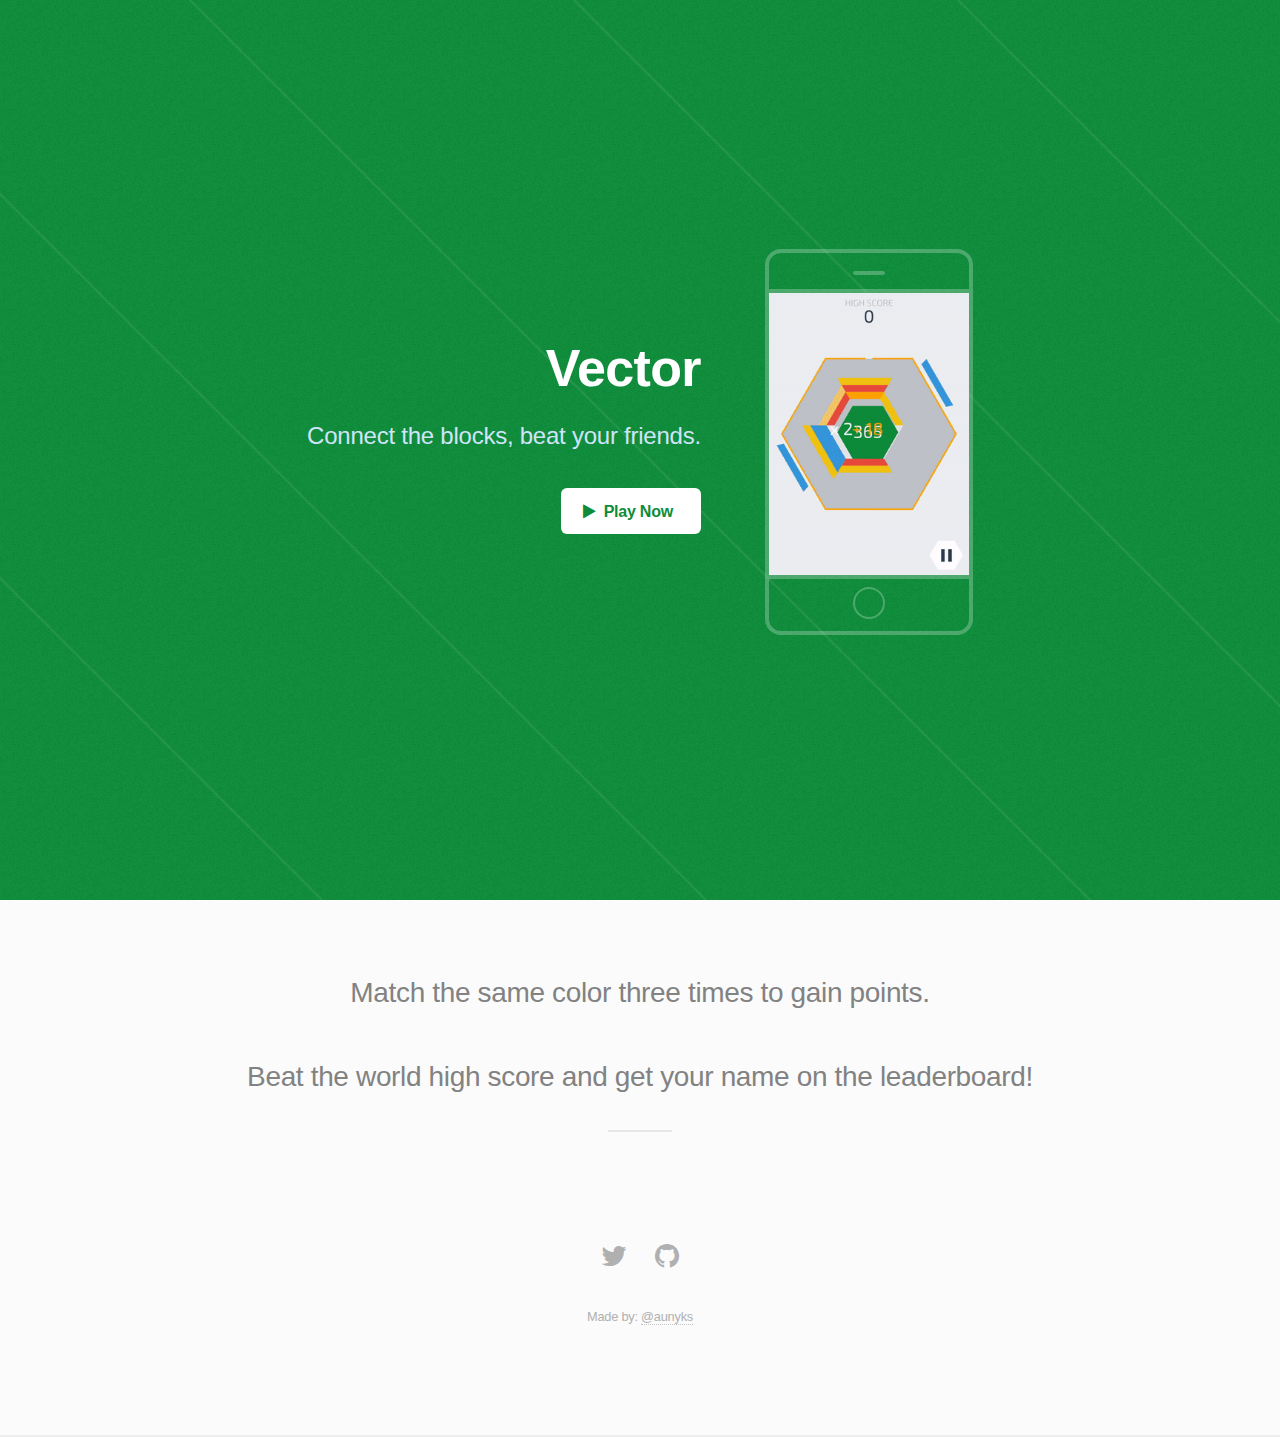
==== commit 72e3edf9: "Test twitter card" ====
--- a/about.html
+++ b/about.html
@@ -5,6 +5,11 @@
 		<meta charset="utf-8" />
 		<meta name="viewport" content="width=device-width, initial-scale=1" />
 		<meta name="theme-color" content="#ecf0f1"/>
+		<meta name="twitter:card" content="summary_large_image">
+		<meta name="twitter:site" content="@playvector">
+		<meta name="twitter:title" content="Play Vector Game">
+		<meta name="twitter:description" content="Connect the blocks, beat your friends!">
+		<meta name="twitter:image" content="http://aunyks.com/vector/images/vector-twitter.png">
     <link rel="apple-touch-icon" sizes="114x114" href="favicon.png">
 		<link rel="icon" type="image/png" href="favicon.ico">
 		<!--[if lte IE 8]><script src="assets/js/ie/html5shiv.js"></script><![endif]-->
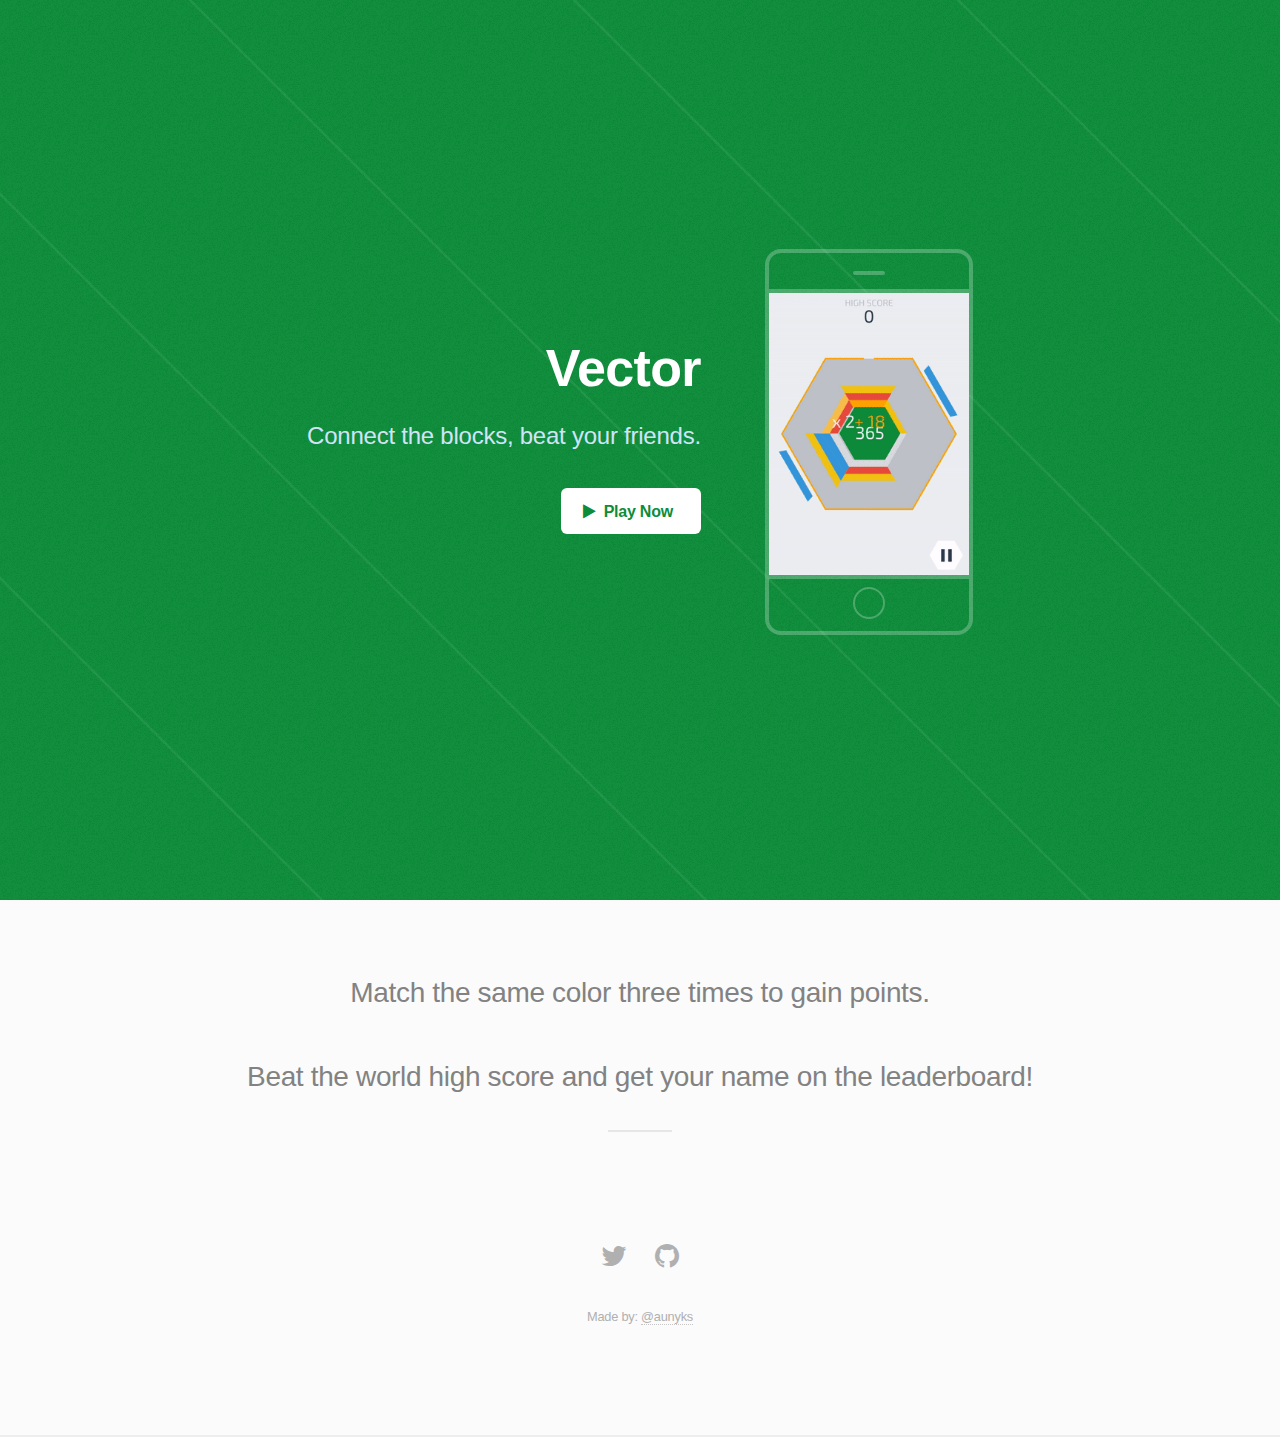
==== commit dd943304: "Test Twitter cadr" ====
--- a/about.html
+++ b/about.html
@@ -9,7 +9,7 @@
 		<meta name="twitter:site" content="@playvector">
 		<meta name="twitter:title" content="Play Vector Game">
 		<meta name="twitter:description" content="Connect the blocks, beat your friends!">
-		<meta name="twitter:image" content="http://aunyks.com/vector/images/vector-twitter.png">
+		<meta name="twitter:image" content="http://aunyks.com/vector/images/vector-twitter.jpg">
     <link rel="apple-touch-icon" sizes="114x114" href="favicon.png">
 		<link rel="icon" type="image/png" href="favicon.ico">
 		<!--[if lte IE 8]><script src="assets/js/ie/html5shiv.js"></script><![endif]-->
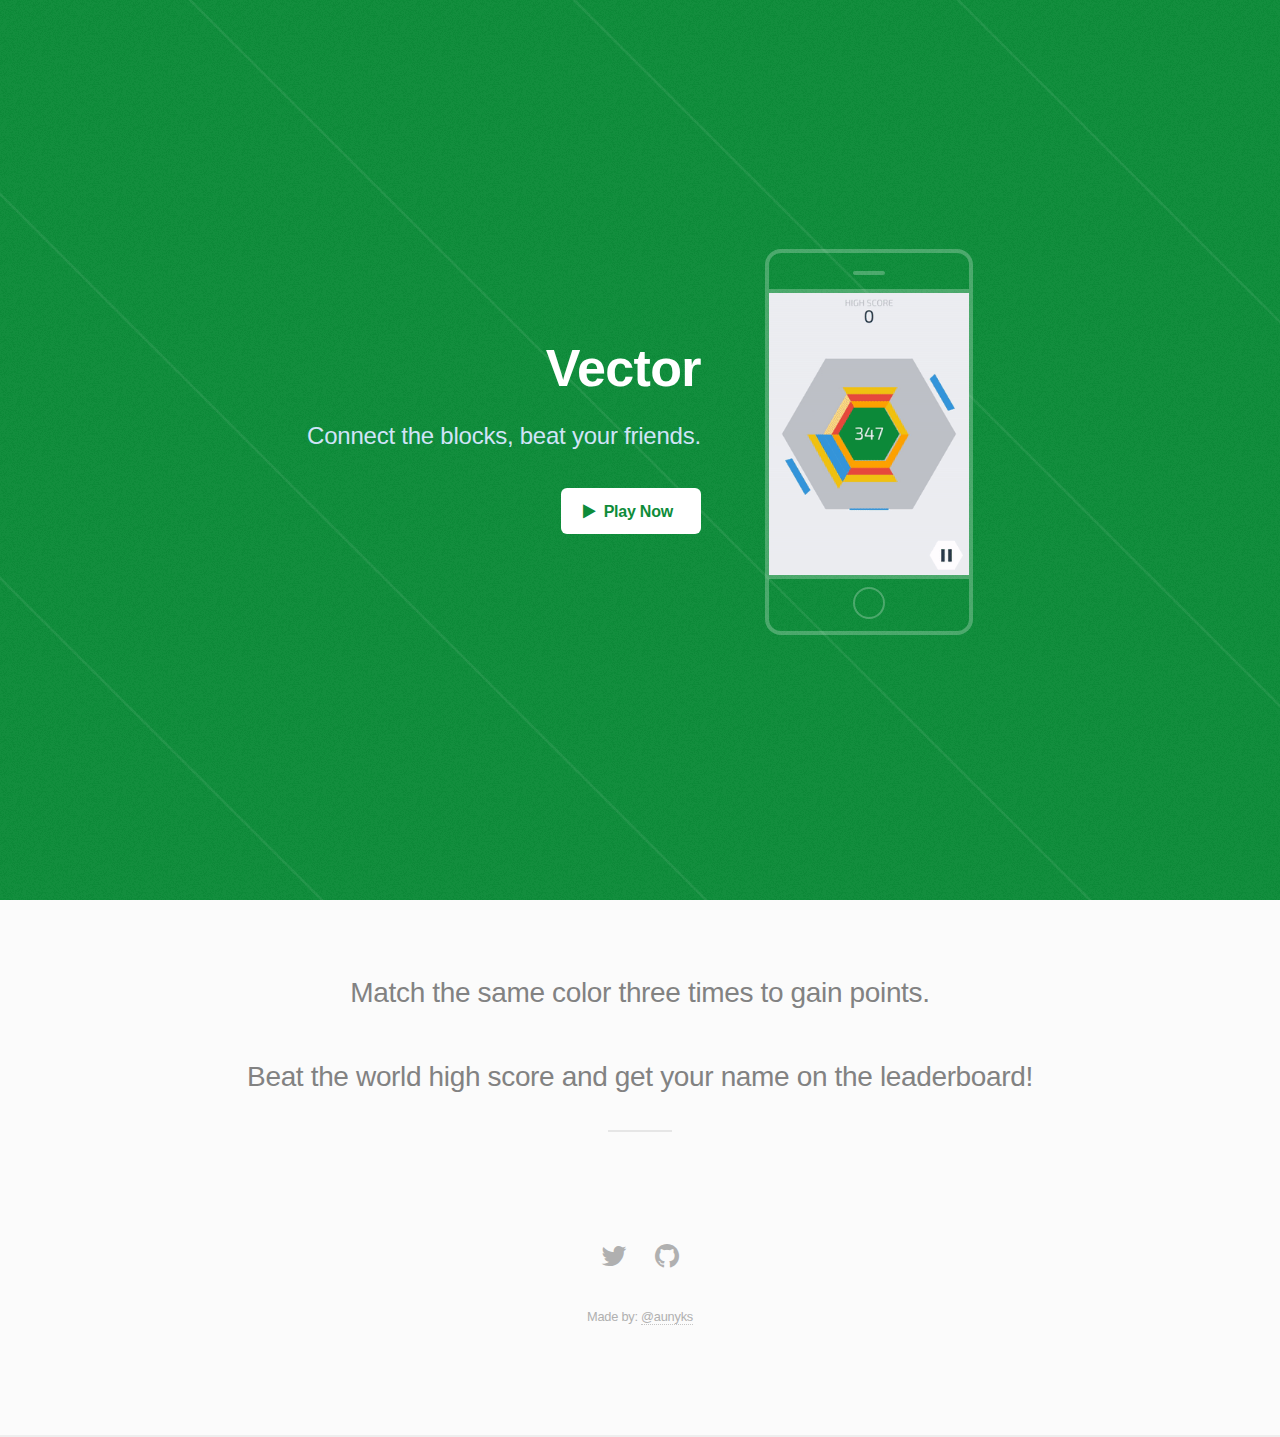
==== commit a82b0826: "Prepare for mobile download" ====
--- a/about.html
+++ b/about.html
@@ -24,7 +24,7 @@
 				<div class="content">
 					<h1><a href="#">Vector</a></h1>
 					<p>Connect the blocks, beat your friends.</p>
-					<ul class="actions">
+					<ul id="btns" class="actions">
 						<li><a href="index.html" class="button special icon fa-play">Play Now</a></li>
 					</ul>
 				</div>
@@ -54,6 +54,7 @@
 			<script src="assets/js/util.js"></script>
 			<!--[if lte IE 8]><script src="assets/js/ie/respond.min.js"></script><![endif]-->
 			<script src="assets/js/main.js"></script>
+			<!--<script src="assets/js/about.js"></script>-->
 
 	</body>
 </html>
